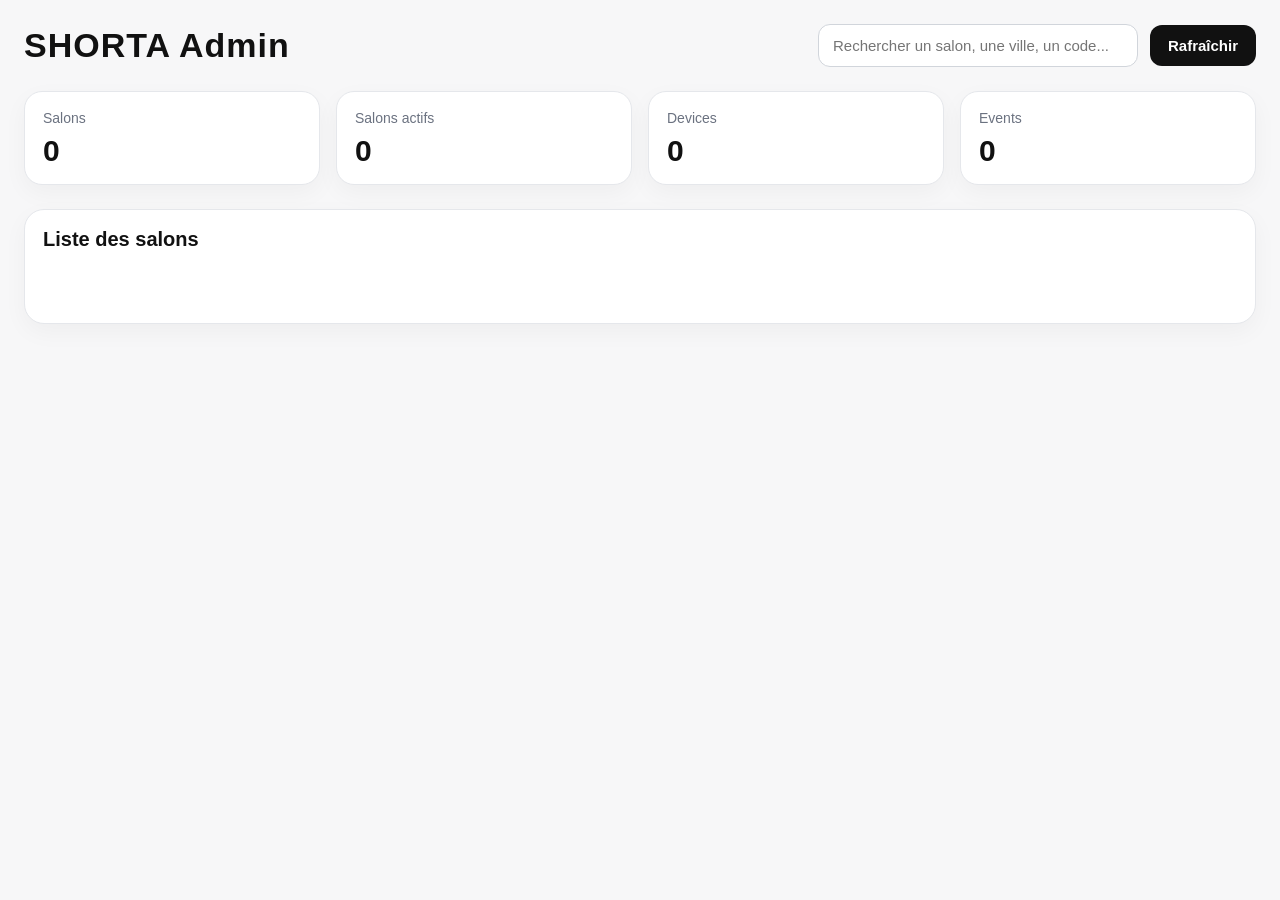
==== admin.html @ 4dc661c6 "Rename admin to admin.html" ====
<!DOCTYPE html>
<html lang="fr">
<head>
  <meta charset="UTF-8" />
  <meta name="viewport" content="width=device-width, initial-scale=1.0" />
  <title>SHORTA Admin</title>

  <style>
    * {
      box-sizing: border-box;
    }

    body {
      margin: 0;
      font-family: Arial, sans-serif;
      background: #f7f7f8;
      color: #111111;
    }

    .page {
      max-width: 1400px;
      margin: 0 auto;
      padding: 24px;
    }

    .topbar {
      display: flex;
      align-items: center;
      justify-content: space-between;
      gap: 16px;
      margin-bottom: 24px;
      flex-wrap: wrap;
    }

    .brand {
      font-size: 34px;
      font-weight: 800;
      letter-spacing: 1px;
    }

    .topbar-right {
      display: flex;
      gap: 12px;
      flex-wrap: wrap;
      align-items: center;
    }

    .refresh-btn {
      border: none;
      background: #111111;
      color: #ffffff;
      border-radius: 12px;
      padding: 12px 18px;
      font-size: 15px;
      font-weight: 700;
      cursor: pointer;
    }

    .search-input {
      width: 320px;
      max-width: 100%;
      border: 1px solid #d1d5db;
      border-radius: 12px;
      padding: 12px 14px;
      font-size: 15px;
      background: #ffffff;
    }

    .kpis {
      display: grid;
      grid-template-columns: repeat(4, minmax(0, 1fr));
      gap: 16px;
      margin-bottom: 24px;
    }

    .kpi-card {
      background: #ffffff;
      border: 1px solid #e5e7eb;
      border-radius: 18px;
      padding: 18px;
      box-shadow: 0 8px 24px rgba(0, 0, 0, 0.04);
    }

    .kpi-label {
      font-size: 14px;
      color: #6b7280;
      margin-bottom: 10px;
    }

    .kpi-value {
      font-size: 30px;
      font-weight: 800;
      line-height: 1;
    }

    .panel {
      background: #ffffff;
      border: 1px solid #e5e7eb;
      border-radius: 20px;
      padding: 18px;
      box-shadow: 0 8px 24px rgba(0, 0, 0, 0.04);
    }

    .panel-title {
      font-size: 20px;
      font-weight: 800;
      margin: 0 0 16px 0;
    }

    .status-bar {
      min-height: 22px;
      font-size: 14px;
      color: #374151;
      margin-bottom: 16px;
    }

    .error-box {
      display: none;
      background: #fff4f4;
      border: 1px solid #f1b5b5;
      color: #8a1f1f;
      border-radius: 14px;
      padding: 14px;
      margin-bottom: 16px;
      white-space: pre-wrap;
      word-break: break-word;
      font-size: 14px;
    }

    .salons-list {
      display: grid;
      gap: 16px;
    }

    .salon-card {
      border: 1px solid #ececec;
      border-radius: 18px;
      padding: 18px;
      background: #ffffff;
    }

    .salon-top {
      display: flex;
      align-items: flex-start;
      justify-content: space-between;
      gap: 18px;
      flex-wrap: wrap;
    }

    .salon-main {
      flex: 1 1 420px;
      min-width: 280px;
    }

    .salon-name {
      font-size: 22px;
      font-weight: 800;
      margin-bottom: 6px;
    }

    .salon-meta {
      font-size: 14px;
      color: #6b7280;
      line-height: 1.6;
    }

    .badges {
      display: flex;
      gap: 10px;
      flex-wrap: wrap;
      margin-top: 10px;
    }

    .badge {
      display: inline-flex;
      align-items: center;
      justify-content: center;
      border-radius: 999px;
      padding: 7px 12px;
      font-size: 13px;
      font-weight: 700;
    }

    .badge-trial {
      background: #fff7ed;
      color: #9a3412;
    }

    .badge-active {
      background: #ecfdf5;
      color: #166534;
    }

    .badge-suspended {
      background: #fef2f2;
      color: #991b1b;
    }

    .badge-default {
      background: #f3f4f6;
      color: #374151;
    }

    .salon-stats {
      display: grid;
      grid-template-columns: repeat(4, minmax(120px, 1fr));
      gap: 12px;
      width: 100%;
      max-width: 520px;
    }

    .mini-stat {
      background: #f9fafb;
      border: 1px solid #eceff3;
      border-radius: 14px;
      padding: 12px;
      text-align: center;
    }

    .mini-stat-label {
      font-size: 12px;
      color: #6b7280;
      margin-bottom: 6px;
    }

    .mini-stat-value {
      font-size: 22px;
      font-weight: 800;
    }

    .salon-actions {
      margin-top: 16px;
      display: flex;
      flex-wrap: wrap;
      gap: 10px;
    }

    .action-btn {
      border: none;
      border-radius: 12px;
      padding: 11px 16px;
      font-size: 14px;
      font-weight: 700;
      cursor: pointer;
    }

    .btn-primary {
      background: #111111;
      color: #ffffff;
    }

    .btn-secondary {
      background: #f3f4f6;
      color: #111111;
    }

    .details {
      display: none;
      margin-top: 18px;
      padding-top: 18px;
      border-top: 1px solid #ececec;
    }

    .details-grid {
      display: grid;
      grid-template-columns: 1.1fr 0.9fr;
      gap: 18px;
    }

    .detail-box {
      background: #fafafa;
      border: 1px solid #ececec;
      border-radius: 16px;
      padding: 16px;
    }

    .detail-title {
      font-size: 16px;
      font-weight: 800;
      margin-bottom: 12px;
    }

    .detail-line {
      font-size: 14px;
      line-height: 1.7;
      color: #222222;
      word-break: break-word;
    }

    .detail-line strong {
      color: #111111;
    }

    .device-item,
    .event-item {
      border-top: 1px solid #ececec;
      padding: 10px 0;
      font-size: 14px;
      line-height: 1.5;
    }

    .device-item:first-child,
    .event-item:first-child {
      border-top: none;
      padding-top: 0;
    }

    .muted {
      color: #6b7280;
    }

    .empty-state {
      text-align: center;
      padding: 36px 12px;
      color: #6b7280;
      font-size: 15px;
    }

    .link-box {
      display: flex;
      gap: 10px;
      flex-wrap: wrap;
      margin-top: 10px;
    }

    .link-input {
      flex: 1 1 420px;
      min-width: 240px;
      border: 1px solid #d1d5db;
      border-radius: 12px;
      padding: 10px 12px;
      font-size: 14px;
      background: #ffffff;
    }

    @media (max-width: 1100px) {
      .kpis {
        grid-template-columns: repeat(2, minmax(0, 1fr));
      }

      .details-grid {
        grid-template-columns: 1fr;
      }
    }

    @media (max-width: 760px) {
      .kpis {
        grid-template-columns: 1fr;
      }

      .salon-stats {
        grid-template-columns: repeat(2, minmax(0, 1fr));
        max-width: none;
      }

      .brand {
        font-size: 28px;
      }
    }
  </style>
</head>
<body>
  <div class="page">
    <div class="topbar">
      <div class="brand">SHORTA Admin</div>

      <div class="topbar-right">
        <input
          id="searchInput"
          class="search-input"
          type="text"
          placeholder="Rechercher un salon, une ville, un code..."
        />
        <button id="refreshBtn" class="refresh-btn">Rafraîchir</button>
      </div>
    </div>

    <div class="kpis">
      <div class="kpi-card">
        <div class="kpi-label">Salons</div>
        <div id="kpiSalons" class="kpi-value">0</div>
      </div>

      <div class="kpi-card">
        <div class="kpi-label">Salons actifs</div>
        <div id="kpiActiveSalons" class="kpi-value">0</div>
      </div>

      <div class="kpi-card">
        <div class="kpi-label">Devices</div>
        <div id="kpiDevices" class="kpi-value">0</div>
      </div>

      <div class="kpi-card">
        <div class="kpi-label">Events</div>
        <div id="kpiEvents" class="kpi-value">0</div>
      </div>
    </div>

    <div class="panel">
      <h1 class="panel-title">Liste des salons</h1>

      <div id="status" class="status-bar"></div>
      <div id="errorBox" class="error-box"></div>

      <div id="salonsList" class="salons-list"></div>
    </div>
  </div>

  <script type="module">
    import { createClient } from 'https://esm.sh/@supabase/supabase-js@2'

    const SUPABASE_URL = 'https://ooqgocqdggxcgnzhxjil.supabase.co'
    const SUPABASE_ANON_KEY = 'sb_publishable_IXKLxFLH3kUhLiabQVsVKg_oXNC4jLu'
    const APP_BASE_URL = 'https://shorta-339p.vercel.app'

    const supabase = createClient(SUPABASE_URL, SUPABASE_ANON_KEY)

    const statusEl = document.getElementById('status')
    const errorBoxEl = document.getElementById('errorBox')
    const salonsListEl = document.getElementById('salonsList')
    const searchInputEl = document.getElementById('searchInput')
    const refreshBtnEl = document.getElementById('refreshBtn')

    const kpiSalonsEl = document.getElementById('kpiSalons')
    const kpiActiveSalonsEl = document.getElementById('kpiActiveSalons')
    const kpiDevicesEl = document.getElementById('kpiDevices')
    const kpiEventsEl = document.getElementById('kpiEvents')

    let allSalons = []

    function setStatus(message) {
      statusEl.textContent = message
    }

    function showError(message) {
      errorBoxEl.style.display = 'block'
      errorBoxEl.textContent = message
      console.error(message)
    }

    function hideError() {
      errorBoxEl.style.display = 'none'
      errorBoxEl.textContent = ''
    }

    function getSubscriptionBadgeClass(value) {
      const normalized = String(value || '').toLowerCase()

      if (normalized === 'trial') return 'badge badge-trial'
      if (normalized === 'active') return 'badge badge-active'
      if (normalized === 'suspended') return 'badge badge-suspended'

      return 'badge badge-default'
    }

    function formatDate(value) {
      if (!value) return '—'
      return new Date(value).toLocaleString('fr-FR')
    }

    function safeText(value) {
      if (value === null || value === undefined || value === '') return '—'
      return String(value)
    }

    function updateKpis(salons) {
      const salonsCount = salons.length
      const activeSalonsCount = salons.filter(s => s.is_active).length
      const devicesCount = salons.reduce((sum, s) => sum + Number(s.devices_count || 0), 0)
      const eventsCount = salons.reduce((sum, s) => sum + Number(s.events_count || 0), 0)

      kpiSalonsEl.textContent = salonsCount
      kpiActiveSalonsEl.textContent = activeSalonsCount
      kpiDevicesEl.textContent = devicesCount
      kpiEventsEl.textContent = eventsCount
    }

    function getFilteredSalons() {
      const q = searchInputEl.value.trim().toLowerCase()

      if (!q) return allSalons

      return allSalons.filter((salon) => {
        const haystack = [
          salon.name,
          salon.city,
          salon.salon_code,
          salon.slug,
          salon.subscription_status,
          salon.google_business_name,
          salon.email,
          salon.phone
        ]
          .filter(Boolean)
          .join(' ')
          .toLowerCase()

        return haystack.includes(q)
      })
    }

    function renderSalons() {
      const salons = getFilteredSalons()
      updateKpis(salons)

      if (!salons.length) {
        salonsListEl.innerHTML = '<div class="empty-state">Aucun salon trouvé.</div>'
        return
      }

      salonsListEl.innerHTML = salons.map((salon) => {
        return `
          <div class="salon-card" id="salon-card-${salon.salon_id}">
            <div class="salon-top">
              <div class="salon-main">
                <div class="salon-name">${safeText(salon.name)}</div>
                <div class="salon-meta">
                  <strong>Code salon :</strong> ${safeText(salon.salon_code)}<br />
                  <strong>Slug :</strong> ${safeText(salon.slug)}<br />
                  <strong>Ville :</strong> ${safeText(salon.city)}<br />
                  <strong>Email :</strong> ${safeText(salon.email)}<br />
                  <strong>Téléphone :</strong> ${safeText(salon.phone)}
                </div>

                <div class="badges">
                  <span class="${getSubscriptionBadgeClass(salon.subscription_status)}">
                    ${safeText(salon.subscription_status)}
                  </span>

                  <span class="badge ${salon.is_active ? 'badge-active' : 'badge-suspended'}">
                    ${salon.is_active ? 'Actif' : 'Inactif'}
                  </span>
                </div>
              </div>

              <div class="salon-stats">
                <div class="mini-stat">
                  <div class="mini-stat-label">Avis Google</div>
                  <div class="mini-stat-value">${safeText(salon.latest_review_count ?? salon.google_review_count ?? 0)}</div>
                </div>

                <div class="mini-stat">
                  <div class="mini-stat-label">Note</div>
                  <div class="mini-stat-value">${safeText(salon.latest_review_rating ?? '—')}</div>
                </div>

                <div class="mini-stat">
                  <div class="mini-stat-label">Devices</div>
                  <div class="mini-stat-value">${safeText(salon.devices_count ?? 0)}</div>
                </div>

                <div class="mini-stat">
                  <div class="mini-stat-label">Events</div>
                  <div class="mini-stat-value">${safeText(salon.events_count ?? 0)}</div>
                </div>
              </div>
            </div>

            <div class="salon-actions">
              <button class="action-btn btn-primary" data-action="toggle-details" data-salon-id="${salon.salon_id}">
                Voir détails
              </button>
            </div>

            <div class="details" id="details-${salon.salon_id}">
              <div class="details-grid">
                <div class="detail-box">
                  <div class="detail-title">Informations salon</div>

                  <div class="detail-line"><strong>Nom :</strong> ${safeText(salon.name)}</div>
                  <div class="detail-line"><strong>Ville :</strong> ${safeText(salon.city)}</div>
                  <div class="detail-line"><strong>Adresse :</strong> ${safeText(salon.address)}</div>
                  <div class="detail-line"><strong>Email :</strong> ${safeText(salon.email)}</div>
                  <div class="detail-line"><strong>Téléphone :</strong> ${safeText(salon.phone)}</div>
                  <div class="detail-line"><strong>Google Business :</strong> ${safeText(salon.google_business_name)}</div>
                  <div class="detail-line"><strong>Lien Google Maps :</strong> ${safeText(salon.google_maps_url)}</div>
                  <div class="detail-line"><strong>Lien Google avis :</strong> ${safeText(salon.google_review_url)}</div>
                  <div class="detail-line"><strong>Dernier snapshot avis :</strong> ${formatDate(salon.latest_review_captured_at)}</div>
                  <div class="detail-line"><strong>Créé le :</strong> ${formatDate(salon.created_at)}</div>
                  <div class="detail-line"><strong>Notes :</strong> ${safeText(salon.notes)}</div>

                  <div class="link-box" id="kiosk-link-box-${salon.salon_id}">
                    <input class="link-input" readonly value="Chargement du lien borne..." />
                  </div>
                </div>

                <div class="detail-box">
                  <div class="detail-title">Devices</div>
                  <div id="devices-${salon.salon_id}" class="muted">Chargement...</div>
                </div>
              </div>

              <div class="detail-box" style="margin-top: 18px;">
                <div class="detail-title">Derniers events</div>
                <div id="events-${salon.salon_id}" class="muted">Chargement...</div>
              </div>
            </div>
          </div>
        `
      }).join('')

      attachCardActions()
    }

    async function loadDashboard() {
      try {
        hideError()
        setStatus('Chargement des salons...')

        const { data, error } = await supabase
          .from('salon_dashboard_summary')
          .select('*')
          .order('created_at', { ascending: false })

        if (error) {
          throw new Error(error.message)
        }

        allSalons = data || []

        renderSalons()
        setStatus(allSalons.length + ' salon(s) chargé(s).')
      } catch (error) {
        setStatus('Erreur')
        showError('Erreur chargement dashboard : ' + error.message)
      }
    }

    async function loadSalonDetails(salonId, salonCode) {
      const devicesContainer = document.getElementById('devices-' + salonId)
      const eventsContainer = document.getElementById('events-' + salonId)
      const kioskLinkBox = document.getElementById('kiosk-link-box-' + salonId)

      devicesContainer.textContent = 'Chargement...'
      eventsContainer.textContent = 'Chargement...'

      try {
        const { data: devices, error: devicesError } = await supabase
          .from('devices')
          .select('id, device_code, label, is_active, created_at')
          .eq('salon_id', salonId)
          .order('created_at', { ascending: false })

        if (devicesError) {
          throw new Error(devicesError.message)
        }

        const { data: events, error: eventsError } = await supabase
          .from('events')
          .select('id, event_type, event_value, payload, created_at, device_id')
          .eq('salon_id', salonId)
          .order('created_at', { ascending: false })
          .limit(20)

        if (eventsError) {
          throw new Error(eventsError.message)
        }

        if (!devices || !devices.length) {
          devicesContainer.innerHTML = '<div class="muted">Aucun device.</div>'
          kioskLinkBox.innerHTML = '<input class="link-input" readonly value="Aucun device configuré" />'
        } else {
          devicesContainer.innerHTML = devices.map((device) => {
            return `
              <div class="device-item">
                <strong>${safeText(device.label)}</strong><br />
                Code : ${safeText(device.device_code)}<br />
                Statut : ${device.is_active ? 'Actif' : 'Inactif'}<br />
                Créé le : ${formatDate(device.created_at)}
              </div>
            `
          }).join('')

          const firstDevice = devices[0]
          const kioskUrl = APP_BASE_URL + '/kiosk/' + encodeURIComponent(salonCode) + '/' + encodeURIComponent(firstDevice.device_code)

          kioskLinkBox.innerHTML = `
            <input class="link-input" readonly value="${kioskUrl}" />
            <button class="action-btn btn-secondary" data-copy="${kioskUrl}">Copier le lien borne</button>
          `
        }

        if (!events || !events.length) {
          eventsContainer.innerHTML = '<div class="muted">Aucun event.</div>'
        } else {
          const deviceMap = {}
          devices.forEach((device) => {
            deviceMap[device.id] = device.device_code
          })

          eventsContainer.innerHTML = events.map((event) => {
            return `
              <div class="event-item">
                <strong>${safeText(event.event_type)}</strong> — ${safeText(event.event_value)}<br />
                Device : ${safeText(deviceMap[event.device_id] || '—')}<br />
                Date : ${formatDate(event.created_at)}
              </div>
            `
          }).join('')
        }

        attachCopyButtons()
      } catch (error) {
        devicesContainer.innerHTML = '<div class="muted">Erreur devices : ' + error.message + '</div>'
        eventsContainer.innerHTML = '<div class="muted">Erreur events : ' + error.message + '</div>'
      }
    }

    function attachCopyButtons() {
      const copyButtons = document.querySelectorAll('[data-copy]')

      copyButtons.forEach((button) => {
        button.addEventListener('click', async () => {
          const text = button.getAttribute('data-copy') || ''

          try {
            await navigator.clipboard.writeText(text)
            button.textContent = 'Lien copié'
            setTimeout(() => {
              button.textContent = 'Copier le lien borne'
            }, 1200)
          } catch (error) {
            alert('Impossible de copier automatiquement. Voici le lien :\n\n' + text)
          }
        })
      })
    }

    function attachCardActions() {
      const toggleButtons = document.querySelectorAll('[data-action="toggle-details"]')

      toggleButtons.forEach((button) => {
        button.addEventListener('click', async () => {
          const salonId = button.getAttribute('data-salon-id')
          const detailsEl = document.getElementById('details-' + salonId)
          const salon = allSalons.find((s) => s.salon_id === salonId)

          if (!detailsEl || !salon) return

          const isOpen = detailsEl.style.display === 'block'

          if (isOpen) {
            detailsEl.style.display = 'none'
            button.textContent = 'Voir détails'
            return
          }

          detailsEl.style.display = 'block'
          button.textContent = 'Masquer détails'

          await loadSalonDetails(salon.salon_id, salon.salon_code)
        })
      })
    }

    searchInputEl.addEventListener('input', renderSalons)
    refreshBtnEl.addEventListener('click', loadDashboard)

    loadDashboard()
  </script>
</body>
</html>
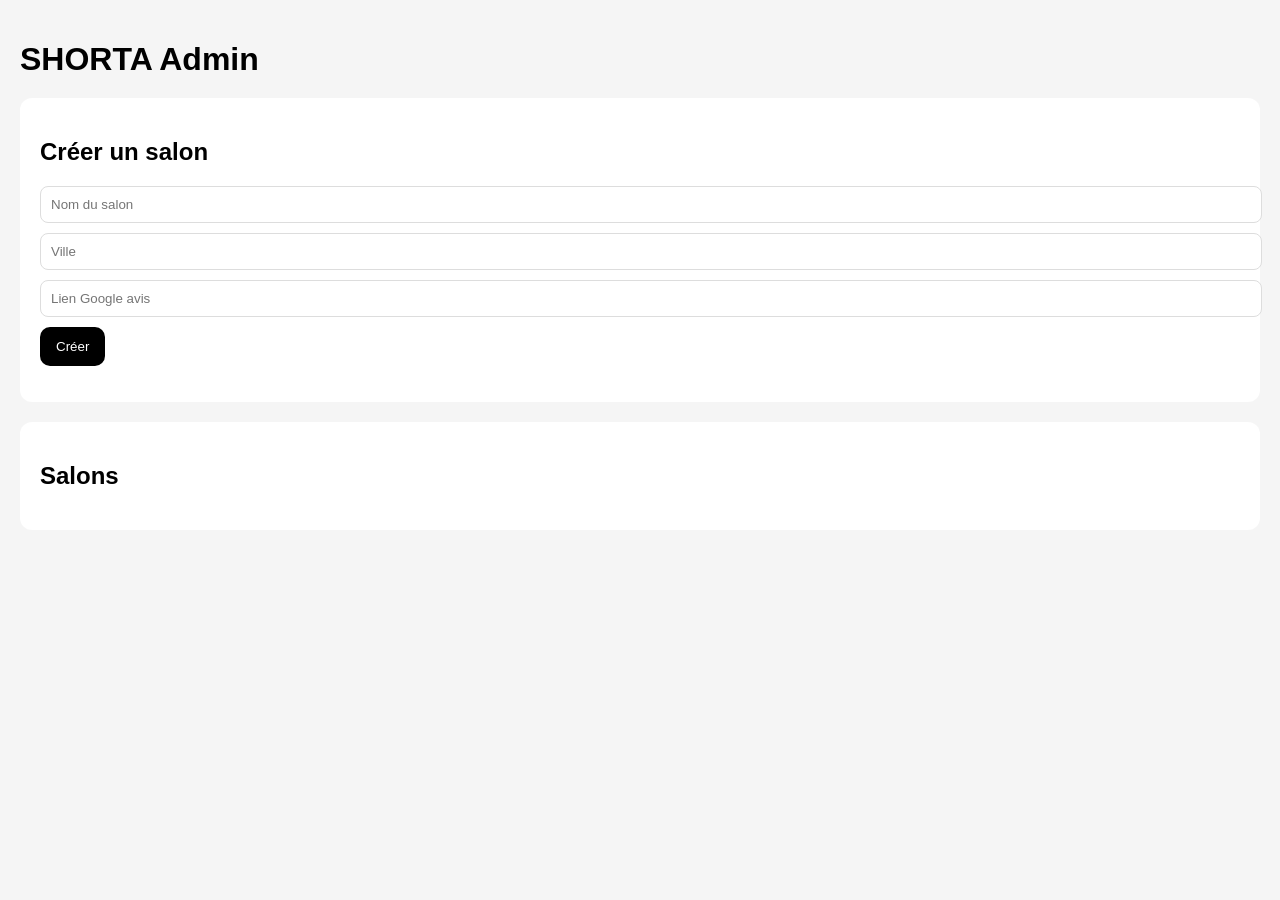
==== commit c94f3f9d: "Update admin.html" ====
--- a/admin.html
+++ b/admin.html
@@ -1,763 +1,117 @@
 <!DOCTYPE html>
 <html lang="fr">
 <head>
-  <meta charset="UTF-8" />
-  <meta name="viewport" content="width=device-width, initial-scale=1.0" />
-  <title>SHORTA Admin</title>
+<meta charset="UTF-8">
+<title>SHORTA Admin</title>
 
-  <style>
-    * {
-      box-sizing: border-box;
-    }
+<style>
+body { font-family: Arial; background:#f5f5f5; margin:0; padding:20px; }
+h1 { margin-bottom:20px; }
+button { cursor:pointer; }
 
-    body {
-      margin: 0;
-      font-family: Arial, sans-serif;
-      background: #f7f7f8;
-      color: #111111;
-    }
+.card { background:white; padding:20px; border-radius:12px; margin-bottom:20px; }
 
-    .page {
-      max-width: 1400px;
-      margin: 0 auto;
-      padding: 24px;
-    }
+input { width:100%; padding:10px; margin-bottom:10px; border-radius:8px; border:1px solid #ddd; }
 
-    .topbar {
-      display: flex;
-      align-items: center;
-      justify-content: space-between;
-      gap: 16px;
-      margin-bottom: 24px;
-      flex-wrap: wrap;
-    }
+.btn { background:black; color:white; padding:12px 16px; border:none; border-radius:10px; }
 
-    .brand {
-      font-size: 34px;
-      font-weight: 800;
-      letter-spacing: 1px;
-    }
+.salon { background:white; padding:15px; border-radius:10px; margin-bottom:10px; }
+</style>
+</head>
 
-    .topbar-right {
-      display: flex;
-      gap: 12px;
-      flex-wrap: wrap;
-      align-items: center;
-    }
+<body>
 
-    .refresh-btn {
-      border: none;
-      background: #111111;
-      color: #ffffff;
-      border-radius: 12px;
-      padding: 12px 18px;
-      font-size: 15px;
-      font-weight: 700;
-      cursor: pointer;
-    }
+<h1>SHORTA Admin</h1>
 
-    .search-input {
-      width: 320px;
-      max-width: 100%;
-      border: 1px solid #d1d5db;
-      border-radius: 12px;
-      padding: 12px 14px;
-      font-size: 15px;
-      background: #ffffff;
-    }
+<div class="card">
+  <h2>Créer un salon</h2>
 
-    .kpis {
-      display: grid;
-      grid-template-columns: repeat(4, minmax(0, 1fr));
-      gap: 16px;
-      margin-bottom: 24px;
-    }
+  <input id="name" placeholder="Nom du salon">
+  <input id="city" placeholder="Ville">
+  <input id="google_url" placeholder="Lien Google avis">
 
-    .kpi-card {
-      background: #ffffff;
-      border: 1px solid #e5e7eb;
-      border-radius: 18px;
-      padding: 18px;
-      box-shadow: 0 8px 24px rgba(0, 0, 0, 0.04);
-    }
+  <button class="btn" onclick="createSalon()">Créer</button>
 
-    .kpi-label {
-      font-size: 14px;
-      color: #6b7280;
-      margin-bottom: 10px;
-    }
+  <p id="result"></p>
+</div>
 
-    .kpi-value {
-      font-size: 30px;
-      font-weight: 800;
-      line-height: 1;
-    }
+<div class="card">
+  <h2>Salons</h2>
+  <div id="list"></div>
+</div>
 
-    .panel {
-      background: #ffffff;
-      border: 1px solid #e5e7eb;
-      border-radius: 20px;
-      padding: 18px;
-      box-shadow: 0 8px 24px rgba(0, 0, 0, 0.04);
-    }
+<script type="module">
+import { createClient } from 'https://esm.sh/@supabase/supabase-js@2'
 
-    .panel-title {
-      font-size: 20px;
-      font-weight: 800;
-      margin: 0 0 16px 0;
-    }
+const supabase = createClient(
+  'https://ooqgocqdggxcgnzhxjil.supabase.co',
+  'sb_publishable_IXKLxFLH3kUhLiabQVsVKg_oXNC4jLu'
+)
 
-    .status-bar {
-      min-height: 22px;
-      font-size: 14px;
-      color: #374151;
-      margin-bottom: 16px;
-    }
+window.createSalon = async () => {
 
-    .error-box {
-      display: none;
-      background: #fff4f4;
-      border: 1px solid #f1b5b5;
-      color: #8a1f1f;
-      border-radius: 14px;
-      padding: 14px;
-      margin-bottom: 16px;
-      white-space: pre-wrap;
-      word-break: break-word;
-      font-size: 14px;
-    }
+  const name = document.getElementById('name').value
+  const city = document.getElementById('city').value
+  const google = document.getElementById('google_url').value
 
-    .salons-list {
-      display: grid;
-      gap: 16px;
-    }
+  if(!name || !city || !google){
+    alert("Remplis tous les champs")
+    return
+  }
 
-    .salon-card {
-      border: 1px solid #ececec;
-      border-radius: 18px;
-      padding: 18px;
-      background: #ffffff;
-    }
+  const salon_code = name.toUpperCase().replace(/ /g,'_') + "_" + Math.floor(Math.random()*1000)
 
-    .salon-top {
-      display: flex;
-      align-items: flex-start;
-      justify-content: space-between;
-      gap: 18px;
-      flex-wrap: wrap;
-    }
+  // CREATE SALON
+  const { data: salon, error } = await supabase
+    .from('salons')
+    .insert([{
+      name,
+      city,
+      salon_code,
+      google_review_url: google,
+      is_active: true
+    }])
+    .select()
+    .single()
 
-    .salon-main {
-      flex: 1 1 420px;
-      min-width: 280px;
-    }
+  if(error){
+    alert(error.message)
+    return
+  }
 
-    .salon-name {
-      font-size: 22px;
-      font-weight: 800;
-      margin-bottom: 6px;
-    }
+  // CREATE DEVICE
+  await supabase.from('devices').insert([{
+    salon_id: salon.id,
+    device_code: 'TAB01',
+    label: 'Tablette 1',
+    is_active: true
+  }])
 
-    .salon-meta {
-      font-size: 14px;
-      color: #6b7280;
-      line-height: 1.6;
-    }
+  const link = `https://shorta-339p.vercel.app/kiosk/${salon_code}/TAB01`
 
-    .badges {
-      display: flex;
-      gap: 10px;
-      flex-wrap: wrap;
-      margin-top: 10px;
-    }
+  document.getElementById('result').innerHTML = `
+    ✅ Salon créé<br><br>
+    👉 Lien borne :<br>
+    <b>${link}</b>
+  `
 
-    .badge {
-      display: inline-flex;
-      align-items: center;
-      justify-content: center;
-      border-radius: 999px;
-      padding: 7px 12px;
-      font-size: 13px;
-      font-weight: 700;
-    }
+  loadSalons()
+}
 
-    .badge-trial {
-      background: #fff7ed;
-      color: #9a3412;
-    }
+async function loadSalons(){
+  const { data } = await supabase.from('salons').select('*').order('created_at',{ascending:false})
 
-    .badge-active {
-      background: #ecfdf5;
-      color: #166534;
-    }
+  document.getElementById('list').innerHTML = data.map(s => `
+    <div class="salon">
+      <b>${s.name}</b><br>
+      ${s.city}<br>
+      ${s.salon_code}
+    </div>
+  `).join('')
+}
 
-    .badge-suspended {
-      background: #fef2f2;
-      color: #991b1b;
-    }
+loadSalons()
+</script>
 
-    .badge-default {
-      background: #f3f4f6;
-      color: #374151;
-    }
-
-    .salon-stats {
-      display: grid;
-      grid-template-columns: repeat(4, minmax(120px, 1fr));
-      gap: 12px;
-      width: 100%;
-      max-width: 520px;
-    }
-
-    .mini-stat {
-      background: #f9fafb;
-      border: 1px solid #eceff3;
-      border-radius: 14px;
-      padding: 12px;
-      text-align: center;
-    }
-
-    .mini-stat-label {
-      font-size: 12px;
-      color: #6b7280;
-      margin-bottom: 6px;
-    }
-
-    .mini-stat-value {
-      font-size: 22px;
-      font-weight: 800;
-    }
-
-    .salon-actions {
-      margin-top: 16px;
-      display: flex;
-      flex-wrap: wrap;
-      gap: 10px;
-    }
-
-    .action-btn {
-      border: none;
-      border-radius: 12px;
-      padding: 11px 16px;
-      font-size: 14px;
-      font-weight: 700;
-      cursor: pointer;
-    }
-
-    .btn-primary {
-      background: #111111;
-      color: #ffffff;
-    }
-
-    .btn-secondary {
-      background: #f3f4f6;
-      color: #111111;
-    }
-
-    .details {
-      display: none;
-      margin-top: 18px;
-      padding-top: 18px;
-      border-top: 1px solid #ececec;
-    }
-
-    .details-grid {
-      display: grid;
-      grid-template-columns: 1.1fr 0.9fr;
-      gap: 18px;
-    }
-
-    .detail-box {
-      background: #fafafa;
-      border: 1px solid #ececec;
-      border-radius: 16px;
-      padding: 16px;
-    }
-
-    .detail-title {
-      font-size: 16px;
-      font-weight: 800;
-      margin-bottom: 12px;
-    }
-
-    .detail-line {
-      font-size: 14px;
-      line-height: 1.7;
-      color: #222222;
-      word-break: break-word;
-    }
-
-    .detail-line strong {
-      color: #111111;
-    }
-
-    .device-item,
-    .event-item {
-      border-top: 1px solid #ececec;
-      padding: 10px 0;
-      font-size: 14px;
-      line-height: 1.5;
-    }
-
-    .device-item:first-child,
-    .event-item:first-child {
-      border-top: none;
-      padding-top: 0;
-    }
-
-    .muted {
-      color: #6b7280;
-    }
-
-    .empty-state {
-      text-align: center;
-      padding: 36px 12px;
-      color: #6b7280;
-      font-size: 15px;
-    }
-
-    .link-box {
-      display: flex;
-      gap: 10px;
-      flex-wrap: wrap;
-      margin-top: 10px;
-    }
-
-    .link-input {
-      flex: 1 1 420px;
-      min-width: 240px;
-      border: 1px solid #d1d5db;
-      border-radius: 12px;
-      padding: 10px 12px;
-      font-size: 14px;
-      background: #ffffff;
-    }
-
-    @media (max-width: 1100px) {
-      .kpis {
-        grid-template-columns: repeat(2, minmax(0, 1fr));
-      }
-
-      .details-grid {
-        grid-template-columns: 1fr;
-      }
-    }
-
-    @media (max-width: 760px) {
-      .kpis {
-        grid-template-columns: 1fr;
-      }
-
-      .salon-stats {
-        grid-template-columns: repeat(2, minmax(0, 1fr));
-        max-width: none;
-      }
-
-      .brand {
-        font-size: 28px;
-      }
-    }
-  </style>
-</head>
-<body>
-  <div class="page">
-    <div class="topbar">
-      <div class="brand">SHORTA Admin</div>
-
-      <div class="topbar-right">
-        <input
-          id="searchInput"
-          class="search-input"
-          type="text"
-          placeholder="Rechercher un salon, une ville, un code..."
-        />
-        <button id="refreshBtn" class="refresh-btn">Rafraîchir</button>
-      </div>
-    </div>
-
-    <div class="kpis">
-      <div class="kpi-card">
-        <div class="kpi-label">Salons</div>
-        <div id="kpiSalons" class="kpi-value">0</div>
-      </div>
-
-      <div class="kpi-card">
-        <div class="kpi-label">Salons actifs</div>
-        <div id="kpiActiveSalons" class="kpi-value">0</div>
-      </div>
-
-      <div class="kpi-card">
-        <div class="kpi-label">Devices</div>
-        <div id="kpiDevices" class="kpi-value">0</div>
-      </div>
-
-      <div class="kpi-card">
-        <div class="kpi-label">Events</div>
-        <div id="kpiEvents" class="kpi-value">0</div>
-      </div>
-    </div>
-
-    <div class="panel">
-      <h1 class="panel-title">Liste des salons</h1>
-
-      <div id="status" class="status-bar"></div>
-      <div id="errorBox" class="error-box"></div>
-
-      <div id="salonsList" class="salons-list"></div>
-    </div>
-  </div>
-
-  <script type="module">
-    import { createClient } from 'https://esm.sh/@supabase/supabase-js@2'
-
-    const SUPABASE_URL = 'https://ooqgocqdggxcgnzhxjil.supabase.co'
-    const SUPABASE_ANON_KEY = 'sb_publishable_IXKLxFLH3kUhLiabQVsVKg_oXNC4jLu'
-    const APP_BASE_URL = 'https://shorta-339p.vercel.app'
-
-    const supabase = createClient(SUPABASE_URL, SUPABASE_ANON_KEY)
-
-    const statusEl = document.getElementById('status')
-    const errorBoxEl = document.getElementById('errorBox')
-    const salonsListEl = document.getElementById('salonsList')
-    const searchInputEl = document.getElementById('searchInput')
-    const refreshBtnEl = document.getElementById('refreshBtn')
-
-    const kpiSalonsEl = document.getElementById('kpiSalons')
-    const kpiActiveSalonsEl = document.getElementById('kpiActiveSalons')
-    const kpiDevicesEl = document.getElementById('kpiDevices')
-    const kpiEventsEl = document.getElementById('kpiEvents')
-
-    let allSalons = []
-
-    function setStatus(message) {
-      statusEl.textContent = message
-    }
-
-    function showError(message) {
-      errorBoxEl.style.display = 'block'
-      errorBoxEl.textContent = message
-      console.error(message)
-    }
-
-    function hideError() {
-      errorBoxEl.style.display = 'none'
-      errorBoxEl.textContent = ''
-    }
-
-    function getSubscriptionBadgeClass(value) {
-      const normalized = String(value || '').toLowerCase()
-
-      if (normalized === 'trial') return 'badge badge-trial'
-      if (normalized === 'active') return 'badge badge-active'
-      if (normalized === 'suspended') return 'badge badge-suspended'
-
-      return 'badge badge-default'
-    }
-
-    function formatDate(value) {
-      if (!value) return '—'
-      return new Date(value).toLocaleString('fr-FR')
-    }
-
-    function safeText(value) {
-      if (value === null || value === undefined || value === '') return '—'
-      return String(value)
-    }
-
-    function updateKpis(salons) {
-      const salonsCount = salons.length
-      const activeSalonsCount = salons.filter(s => s.is_active).length
-      const devicesCount = salons.reduce((sum, s) => sum + Number(s.devices_count || 0), 0)
-      const eventsCount = salons.reduce((sum, s) => sum + Number(s.events_count || 0), 0)
-
-      kpiSalonsEl.textContent = salonsCount
-      kpiActiveSalonsEl.textContent = activeSalonsCount
-      kpiDevicesEl.textContent = devicesCount
-      kpiEventsEl.textContent = eventsCount
-    }
-
-    function getFilteredSalons() {
-      const q = searchInputEl.value.trim().toLowerCase()
-
-      if (!q) return allSalons
-
-      return allSalons.filter((salon) => {
-        const haystack = [
-          salon.name,
-          salon.city,
-          salon.salon_code,
-          salon.slug,
-          salon.subscription_status,
-          salon.google_business_name,
-          salon.email,
-          salon.phone
-        ]
-          .filter(Boolean)
-          .join(' ')
-          .toLowerCase()
-
-        return haystack.includes(q)
-      })
-    }
-
-    function renderSalons() {
-      const salons = getFilteredSalons()
-      updateKpis(salons)
-
-      if (!salons.length) {
-        salonsListEl.innerHTML = '<div class="empty-state">Aucun salon trouvé.</div>'
-        return
-      }
-
-      salonsListEl.innerHTML = salons.map((salon) => {
-        return `
-          <div class="salon-card" id="salon-card-${salon.salon_id}">
-            <div class="salon-top">
-              <div class="salon-main">
-                <div class="salon-name">${safeText(salon.name)}</div>
-                <div class="salon-meta">
-                  <strong>Code salon :</strong> ${safeText(salon.salon_code)}<br />
-                  <strong>Slug :</strong> ${safeText(salon.slug)}<br />
-                  <strong>Ville :</strong> ${safeText(salon.city)}<br />
-                  <strong>Email :</strong> ${safeText(salon.email)}<br />
-                  <strong>Téléphone :</strong> ${safeText(salon.phone)}
-                </div>
-
-                <div class="badges">
-                  <span class="${getSubscriptionBadgeClass(salon.subscription_status)}">
-                    ${safeText(salon.subscription_status)}
-                  </span>
-
-                  <span class="badge ${salon.is_active ? 'badge-active' : 'badge-suspended'}">
-                    ${salon.is_active ? 'Actif' : 'Inactif'}
-                  </span>
-                </div>
-              </div>
-
-              <div class="salon-stats">
-                <div class="mini-stat">
-                  <div class="mini-stat-label">Avis Google</div>
-                  <div class="mini-stat-value">${safeText(salon.latest_review_count ?? salon.google_review_count ?? 0)}</div>
-                </div>
-
-                <div class="mini-stat">
-                  <div class="mini-stat-label">Note</div>
-                  <div class="mini-stat-value">${safeText(salon.latest_review_rating ?? '—')}</div>
-                </div>
-
-                <div class="mini-stat">
-                  <div class="mini-stat-label">Devices</div>
-                  <div class="mini-stat-value">${safeText(salon.devices_count ?? 0)}</div>
-                </div>
-
-                <div class="mini-stat">
-                  <div class="mini-stat-label">Events</div>
-                  <div class="mini-stat-value">${safeText(salon.events_count ?? 0)}</div>
-                </div>
-              </div>
-            </div>
-
-            <div class="salon-actions">
-              <button class="action-btn btn-primary" data-action="toggle-details" data-salon-id="${salon.salon_id}">
-                Voir détails
-              </button>
-            </div>
-
-            <div class="details" id="details-${salon.salon_id}">
-              <div class="details-grid">
-                <div class="detail-box">
-                  <div class="detail-title">Informations salon</div>
-
-                  <div class="detail-line"><strong>Nom :</strong> ${safeText(salon.name)}</div>
-                  <div class="detail-line"><strong>Ville :</strong> ${safeText(salon.city)}</div>
-                  <div class="detail-line"><strong>Adresse :</strong> ${safeText(salon.address)}</div>
-                  <div class="detail-line"><strong>Email :</strong> ${safeText(salon.email)}</div>
-                  <div class="detail-line"><strong>Téléphone :</strong> ${safeText(salon.phone)}</div>
-                  <div class="detail-line"><strong>Google Business :</strong> ${safeText(salon.google_business_name)}</div>
-                  <div class="detail-line"><strong>Lien Google Maps :</strong> ${safeText(salon.google_maps_url)}</div>
-                  <div class="detail-line"><strong>Lien Google avis :</strong> ${safeText(salon.google_review_url)}</div>
-                  <div class="detail-line"><strong>Dernier snapshot avis :</strong> ${formatDate(salon.latest_review_captured_at)}</div>
-                  <div class="detail-line"><strong>Créé le :</strong> ${formatDate(salon.created_at)}</div>
-                  <div class="detail-line"><strong>Notes :</strong> ${safeText(salon.notes)}</div>
-
-                  <div class="link-box" id="kiosk-link-box-${salon.salon_id}">
-                    <input class="link-input" readonly value="Chargement du lien borne..." />
-                  </div>
-                </div>
-
-                <div class="detail-box">
-                  <div class="detail-title">Devices</div>
-                  <div id="devices-${salon.salon_id}" class="muted">Chargement...</div>
-                </div>
-              </div>
-
-              <div class="detail-box" style="margin-top: 18px;">
-                <div class="detail-title">Derniers events</div>
-                <div id="events-${salon.salon_id}" class="muted">Chargement...</div>
-              </div>
-            </div>
-          </div>
-        `
-      }).join('')
-
-      attachCardActions()
-    }
-
-    async function loadDashboard() {
-      try {
-        hideError()
-        setStatus('Chargement des salons...')
-
-        const { data, error } = await supabase
-          .from('salon_dashboard_summary')
-          .select('*')
-          .order('created_at', { ascending: false })
-
-        if (error) {
-          throw new Error(error.message)
-        }
-
-        allSalons = data || []
-
-        renderSalons()
-        setStatus(allSalons.length + ' salon(s) chargé(s).')
-      } catch (error) {
-        setStatus('Erreur')
-        showError('Erreur chargement dashboard : ' + error.message)
-      }
-    }
-
-    async function loadSalonDetails(salonId, salonCode) {
-      const devicesContainer = document.getElementById('devices-' + salonId)
-      const eventsContainer = document.getElementById('events-' + salonId)
-      const kioskLinkBox = document.getElementById('kiosk-link-box-' + salonId)
-
-      devicesContainer.textContent = 'Chargement...'
-      eventsContainer.textContent = 'Chargement...'
-
-      try {
-        const { data: devices, error: devicesError } = await supabase
-          .from('devices')
-          .select('id, device_code, label, is_active, created_at')
-          .eq('salon_id', salonId)
-          .order('created_at', { ascending: false })
-
-        if (devicesError) {
-          throw new Error(devicesError.message)
-        }
-
-        const { data: events, error: eventsError } = await supabase
-          .from('events')
-          .select('id, event_type, event_value, payload, created_at, device_id')
-          .eq('salon_id', salonId)
-          .order('created_at', { ascending: false })
-          .limit(20)
-
-        if (eventsError) {
-          throw new Error(eventsError.message)
-        }
-
-        if (!devices || !devices.length) {
-          devicesContainer.innerHTML = '<div class="muted">Aucun device.</div>'
-          kioskLinkBox.innerHTML = '<input class="link-input" readonly value="Aucun device configuré" />'
-        } else {
-          devicesContainer.innerHTML = devices.map((device) => {
-            return `
-              <div class="device-item">
-                <strong>${safeText(device.label)}</strong><br />
-                Code : ${safeText(device.device_code)}<br />
-                Statut : ${device.is_active ? 'Actif' : 'Inactif'}<br />
-                Créé le : ${formatDate(device.created_at)}
-              </div>
-            `
-          }).join('')
-
-          const firstDevice = devices[0]
-          const kioskUrl = APP_BASE_URL + '/kiosk/' + encodeURIComponent(salonCode) + '/' + encodeURIComponent(firstDevice.device_code)
-
-          kioskLinkBox.innerHTML = `
-            <input class="link-input" readonly value="${kioskUrl}" />
-            <button class="action-btn btn-secondary" data-copy="${kioskUrl}">Copier le lien borne</button>
-          `
-        }
-
-        if (!events || !events.length) {
-          eventsContainer.innerHTML = '<div class="muted">Aucun event.</div>'
-        } else {
-          const deviceMap = {}
-          devices.forEach((device) => {
-            deviceMap[device.id] = device.device_code
-          })
-
-          eventsContainer.innerHTML = events.map((event) => {
-            return `
-              <div class="event-item">
-                <strong>${safeText(event.event_type)}</strong> — ${safeText(event.event_value)}<br />
-                Device : ${safeText(deviceMap[event.device_id] || '—')}<br />
-                Date : ${formatDate(event.created_at)}
-              </div>
-            `
-          }).join('')
-        }
-
-        attachCopyButtons()
-      } catch (error) {
-        devicesContainer.innerHTML = '<div class="muted">Erreur devices : ' + error.message + '</div>'
-        eventsContainer.innerHTML = '<div class="muted">Erreur events : ' + error.message + '</div>'
-      }
-    }
-
-    function attachCopyButtons() {
-      const copyButtons = document.querySelectorAll('[data-copy]')
-
-      copyButtons.forEach((button) => {
-        button.addEventListener('click', async () => {
-          const text = button.getAttribute('data-copy') || ''
-
-          try {
-            await navigator.clipboard.writeText(text)
-            button.textContent = 'Lien copié'
-            setTimeout(() => {
-              button.textContent = 'Copier le lien borne'
-            }, 1200)
-          } catch (error) {
-            alert('Impossible de copier automatiquement. Voici le lien :\n\n' + text)
-          }
-        })
-      })
-    }
-
-    function attachCardActions() {
-      const toggleButtons = document.querySelectorAll('[data-action="toggle-details"]')
-
-      toggleButtons.forEach((button) => {
-        button.addEventListener('click', async () => {
-          const salonId = button.getAttribute('data-salon-id')
-          const detailsEl = document.getElementById('details-' + salonId)
-          const salon = allSalons.find((s) => s.salon_id === salonId)
-
-          if (!detailsEl || !salon) return
-
-          const isOpen = detailsEl.style.display === 'block'
-
-          if (isOpen) {
-            detailsEl.style.display = 'none'
-            button.textContent = 'Voir détails'
-            return
-          }
-
-          detailsEl.style.display = 'block'
-          button.textContent = 'Masquer détails'
-
-          await loadSalonDetails(salon.salon_id, salon.salon_code)
-        })
-      })
-    }
-
-    searchInputEl.addEventListener('input', renderSalons)
-    refreshBtnEl.addEventListener('click', loadDashboard)
-
-    loadDashboard()
-  </script>
 </body>
 </html>
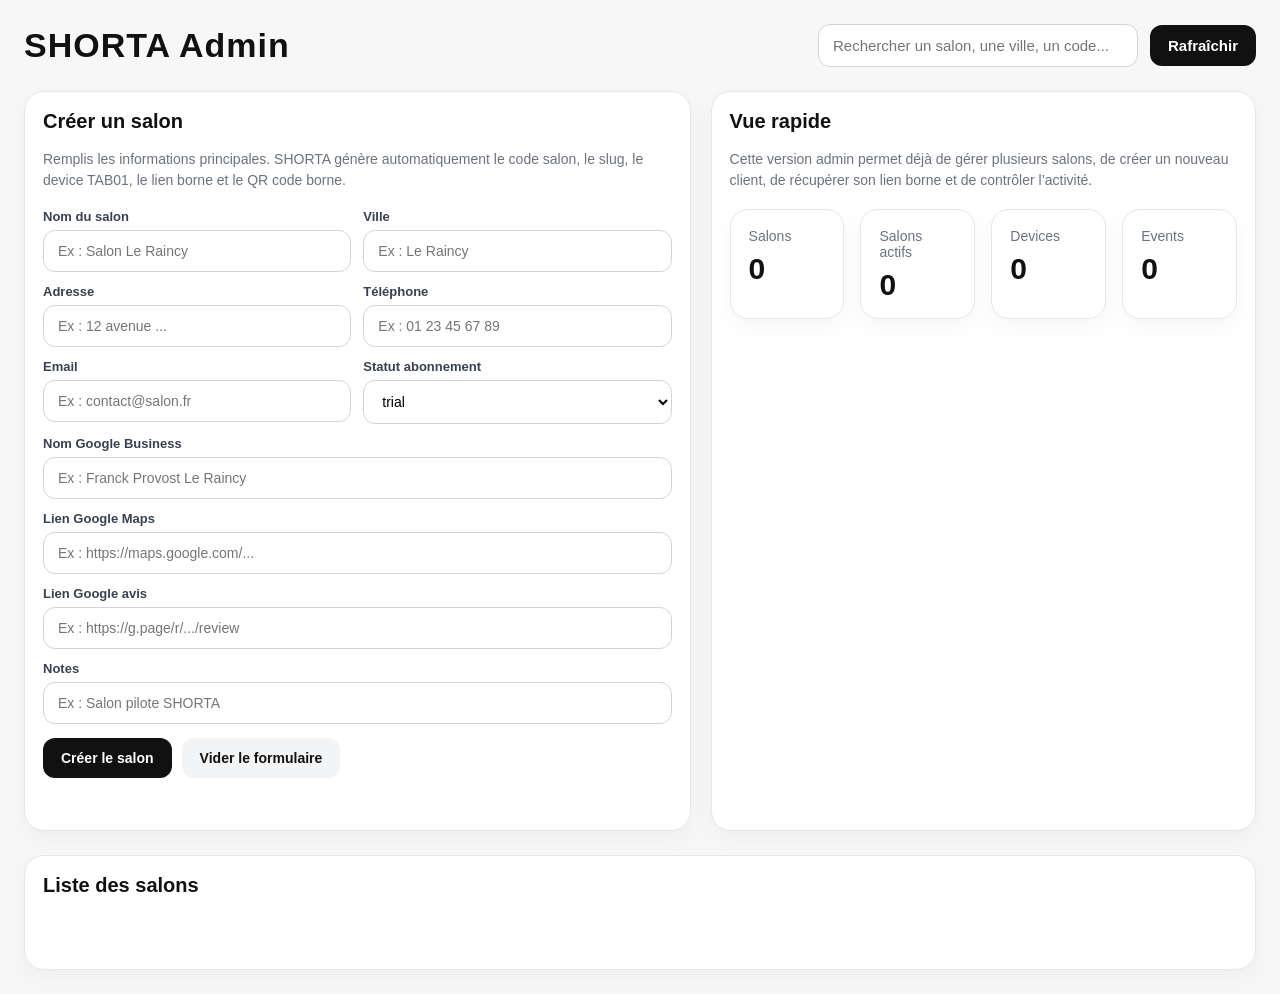
==== commit 0bccd4b1: "Update admin.html" ====
--- a/admin.html
+++ b/admin.html
@@ -1,117 +1,1212 @@
 <!DOCTYPE html>
 <html lang="fr">
 <head>
-<meta charset="UTF-8">
-<title>SHORTA Admin</title>
-
-<style>
-body { font-family: Arial; background:#f5f5f5; margin:0; padding:20px; }
-h1 { margin-bottom:20px; }
-button { cursor:pointer; }
-
-.card { background:white; padding:20px; border-radius:12px; margin-bottom:20px; }
-
-input { width:100%; padding:10px; margin-bottom:10px; border-radius:8px; border:1px solid #ddd; }
-
-.btn { background:black; color:white; padding:12px 16px; border:none; border-radius:10px; }
-
-.salon { background:white; padding:15px; border-radius:10px; margin-bottom:10px; }
-</style>
+  <meta charset="UTF-8" />
+  <meta name="viewport" content="width=device-width, initial-scale=1.0" />
+  <title>SHORTA Admin</title>
+
+  <style>
+    * {
+      box-sizing: border-box;
+    }
+
+    body {
+      margin: 0;
+      font-family: Arial, sans-serif;
+      background: #f7f7f8;
+      color: #111111;
+    }
+
+    .page {
+      max-width: 1450px;
+      margin: 0 auto;
+      padding: 24px;
+    }
+
+    .topbar {
+      display: flex;
+      align-items: center;
+      justify-content: space-between;
+      gap: 16px;
+      margin-bottom: 24px;
+      flex-wrap: wrap;
+    }
+
+    .brand {
+      font-size: 34px;
+      font-weight: 800;
+      letter-spacing: 1px;
+    }
+
+    .topbar-right {
+      display: flex;
+      gap: 12px;
+      flex-wrap: wrap;
+      align-items: center;
+    }
+
+    .refresh-btn {
+      border: none;
+      background: #111111;
+      color: #ffffff;
+      border-radius: 12px;
+      padding: 12px 18px;
+      font-size: 15px;
+      font-weight: 700;
+      cursor: pointer;
+    }
+
+    .search-input {
+      width: 320px;
+      max-width: 100%;
+      border: 1px solid #d1d5db;
+      border-radius: 12px;
+      padding: 12px 14px;
+      font-size: 15px;
+      background: #ffffff;
+    }
+
+    .grid-top {
+      display: grid;
+      grid-template-columns: 1.1fr 0.9fr;
+      gap: 20px;
+      margin-bottom: 24px;
+    }
+
+    .panel {
+      background: #ffffff;
+      border: 1px solid #e5e7eb;
+      border-radius: 20px;
+      padding: 18px;
+      box-shadow: 0 8px 24px rgba(0, 0, 0, 0.04);
+    }
+
+    .panel-title {
+      font-size: 20px;
+      font-weight: 800;
+      margin: 0 0 16px 0;
+    }
+
+    .panel-subtitle {
+      font-size: 14px;
+      color: #6b7280;
+      margin: 0 0 18px 0;
+      line-height: 1.5;
+    }
+
+    .form-grid {
+      display: grid;
+      grid-template-columns: repeat(2, minmax(0, 1fr));
+      gap: 12px;
+    }
+
+    .field-full {
+      grid-column: 1 / -1;
+    }
+
+    .field-label {
+      display: block;
+      font-size: 13px;
+      font-weight: 700;
+      margin-bottom: 6px;
+      color: #374151;
+    }
+
+    .text-input,
+    .select-input {
+      width: 100%;
+      border: 1px solid #d1d5db;
+      border-radius: 12px;
+      padding: 12px 14px;
+      font-size: 14px;
+      background: #ffffff;
+    }
+
+    .form-actions {
+      margin-top: 14px;
+      display: flex;
+      gap: 10px;
+      flex-wrap: wrap;
+    }
+
+    .btn {
+      border: none;
+      border-radius: 12px;
+      padding: 12px 18px;
+      font-size: 14px;
+      font-weight: 700;
+      cursor: pointer;
+    }
+
+    .btn-primary {
+      background: #111111;
+      color: #ffffff;
+    }
+
+    .btn-secondary {
+      background: #f3f4f6;
+      color: #111111;
+    }
+
+    .create-status {
+      min-height: 22px;
+      font-size: 14px;
+      margin-top: 12px;
+      color: #374151;
+    }
+
+    .create-result {
+      display: none;
+      margin-top: 14px;
+      border: 1px solid #d9eadf;
+      background: #f3fcf6;
+      border-radius: 16px;
+      padding: 16px;
+    }
+
+    .result-title {
+      font-size: 16px;
+      font-weight: 800;
+      margin-bottom: 10px;
+      color: #166534;
+    }
+
+    .result-line {
+      font-size: 14px;
+      line-height: 1.6;
+      word-break: break-word;
+    }
+
+    .result-link-row {
+      display: flex;
+      gap: 10px;
+      flex-wrap: wrap;
+      margin-top: 12px;
+    }
+
+    .result-link-input {
+      flex: 1 1 360px;
+      min-width: 220px;
+      border: 1px solid #d1d5db;
+      border-radius: 12px;
+      padding: 10px 12px;
+      font-size: 14px;
+      background: #ffffff;
+    }
+
+    .result-qr-wrap {
+      margin-top: 14px;
+      display: flex;
+      justify-content: flex-start;
+    }
+
+    .result-qr-box {
+      border: 1px solid #d1d5db;
+      border-radius: 16px;
+      padding: 10px;
+      background: #ffffff;
+    }
+
+    .result-qr-box img {
+      width: 170px;
+      height: 170px;
+      display: block;
+    }
+
+    .kpis {
+      display: grid;
+      grid-template-columns: repeat(4, minmax(0, 1fr));
+      gap: 16px;
+      margin-bottom: 24px;
+    }
+
+    .kpi-card {
+      background: #ffffff;
+      border: 1px solid #e5e7eb;
+      border-radius: 18px;
+      padding: 18px;
+      box-shadow: 0 8px 24px rgba(0, 0, 0, 0.04);
+    }
+
+    .kpi-label {
+      font-size: 14px;
+      color: #6b7280;
+      margin-bottom: 10px;
+    }
+
+    .kpi-value {
+      font-size: 30px;
+      font-weight: 800;
+      line-height: 1;
+    }
+
+    .status-bar {
+      min-height: 22px;
+      font-size: 14px;
+      color: #374151;
+      margin-bottom: 16px;
+    }
+
+    .error-box {
+      display: none;
+      background: #fff4f4;
+      border: 1px solid #f1b5b5;
+      color: #8a1f1f;
+      border-radius: 14px;
+      padding: 14px;
+      margin-bottom: 16px;
+      white-space: pre-wrap;
+      word-break: break-word;
+      font-size: 14px;
+    }
+
+    .salons-list {
+      display: grid;
+      gap: 16px;
+    }
+
+    .salon-card {
+      border: 1px solid #ececec;
+      border-radius: 18px;
+      padding: 18px;
+      background: #ffffff;
+    }
+
+    .salon-top {
+      display: flex;
+      align-items: flex-start;
+      justify-content: space-between;
+      gap: 18px;
+      flex-wrap: wrap;
+    }
+
+    .salon-main {
+      flex: 1 1 420px;
+      min-width: 280px;
+    }
+
+    .salon-name {
+      font-size: 22px;
+      font-weight: 800;
+      margin-bottom: 6px;
+    }
+
+    .salon-meta {
+      font-size: 14px;
+      color: #6b7280;
+      line-height: 1.6;
+    }
+
+    .badges {
+      display: flex;
+      gap: 10px;
+      flex-wrap: wrap;
+      margin-top: 10px;
+    }
+
+    .badge {
+      display: inline-flex;
+      align-items: center;
+      justify-content: center;
+      border-radius: 999px;
+      padding: 7px 12px;
+      font-size: 13px;
+      font-weight: 700;
+    }
+
+    .badge-trial {
+      background: #fff7ed;
+      color: #9a3412;
+    }
+
+    .badge-active {
+      background: #ecfdf5;
+      color: #166534;
+    }
+
+    .badge-suspended {
+      background: #fef2f2;
+      color: #991b1b;
+    }
+
+    .badge-default {
+      background: #f3f4f6;
+      color: #374151;
+    }
+
+    .salon-stats {
+      display: grid;
+      grid-template-columns: repeat(4, minmax(120px, 1fr));
+      gap: 12px;
+      width: 100%;
+      max-width: 520px;
+    }
+
+    .mini-stat {
+      background: #f9fafb;
+      border: 1px solid #eceff3;
+      border-radius: 14px;
+      padding: 12px;
+      text-align: center;
+    }
+
+    .mini-stat-label {
+      font-size: 12px;
+      color: #6b7280;
+      margin-bottom: 6px;
+    }
+
+    .mini-stat-value {
+      font-size: 22px;
+      font-weight: 800;
+    }
+
+    .salon-actions {
+      margin-top: 16px;
+      display: flex;
+      flex-wrap: wrap;
+      gap: 10px;
+    }
+
+    .action-btn {
+      border: none;
+      border-radius: 12px;
+      padding: 11px 16px;
+      font-size: 14px;
+      font-weight: 700;
+      cursor: pointer;
+    }
+
+    .details {
+      display: none;
+      margin-top: 18px;
+      padding-top: 18px;
+      border-top: 1px solid #ececec;
+    }
+
+    .details-grid {
+      display: grid;
+      grid-template-columns: 1.1fr 0.9fr;
+      gap: 18px;
+    }
+
+    .detail-box {
+      background: #fafafa;
+      border: 1px solid #ececec;
+      border-radius: 16px;
+      padding: 16px;
+    }
+
+    .detail-title {
+      font-size: 16px;
+      font-weight: 800;
+      margin-bottom: 12px;
+    }
+
+    .detail-line {
+      font-size: 14px;
+      line-height: 1.7;
+      color: #222222;
+      word-break: break-word;
+    }
+
+    .device-item,
+    .event-item {
+      border-top: 1px solid #ececec;
+      padding: 10px 0;
+      font-size: 14px;
+      line-height: 1.5;
+    }
+
+    .device-item:first-child,
+    .event-item:first-child {
+      border-top: none;
+      padding-top: 0;
+    }
+
+    .muted {
+      color: #6b7280;
+    }
+
+    .empty-state {
+      text-align: center;
+      padding: 36px 12px;
+      color: #6b7280;
+      font-size: 15px;
+    }
+
+    .link-box {
+      display: flex;
+      gap: 10px;
+      flex-wrap: wrap;
+      margin-top: 10px;
+    }
+
+    .link-input {
+      flex: 1 1 420px;
+      min-width: 240px;
+      border: 1px solid #d1d5db;
+      border-radius: 12px;
+      padding: 10px 12px;
+      font-size: 14px;
+      background: #ffffff;
+    }
+
+    .mini-qr {
+      margin-top: 12px;
+      display: inline-block;
+      border: 1px solid #d1d5db;
+      border-radius: 12px;
+      padding: 8px;
+      background: #ffffff;
+    }
+
+    .mini-qr img {
+      width: 120px;
+      height: 120px;
+      display: block;
+    }
+
+    @media (max-width: 1150px) {
+      .grid-top {
+        grid-template-columns: 1fr;
+      }
+
+      .kpis {
+        grid-template-columns: repeat(2, minmax(0, 1fr));
+      }
+
+      .details-grid {
+        grid-template-columns: 1fr;
+      }
+    }
+
+    @media (max-width: 760px) {
+      .form-grid {
+        grid-template-columns: 1fr;
+      }
+
+      .kpis {
+        grid-template-columns: 1fr;
+      }
+
+      .salon-stats {
+        grid-template-columns: repeat(2, minmax(0, 1fr));
+        max-width: none;
+      }
+
+      .brand {
+        font-size: 28px;
+      }
+    }
+  </style>
 </head>
-
 <body>
-
-<h1>SHORTA Admin</h1>
-
-<div class="card">
-  <h2>Créer un salon</h2>
-
-  <input id="name" placeholder="Nom du salon">
-  <input id="city" placeholder="Ville">
-  <input id="google_url" placeholder="Lien Google avis">
-
-  <button class="btn" onclick="createSalon()">Créer</button>
-
-  <p id="result"></p>
-</div>
-
-<div class="card">
-  <h2>Salons</h2>
-  <div id="list"></div>
-</div>
-
-<script type="module">
-import { createClient } from 'https://esm.sh/@supabase/supabase-js@2'
-
-const supabase = createClient(
-  'https://ooqgocqdggxcgnzhxjil.supabase.co',
-  'sb_publishable_IXKLxFLH3kUhLiabQVsVKg_oXNC4jLu'
-)
-
-window.createSalon = async () => {
-
-  const name = document.getElementById('name').value
-  const city = document.getElementById('city').value
-  const google = document.getElementById('google_url').value
-
-  if(!name || !city || !google){
-    alert("Remplis tous les champs")
-    return
-  }
-
-  const salon_code = name.toUpperCase().replace(/ /g,'_') + "_" + Math.floor(Math.random()*1000)
-
-  // CREATE SALON
-  const { data: salon, error } = await supabase
-    .from('salons')
-    .insert([{
-      name,
-      city,
-      salon_code,
-      google_review_url: google,
-      is_active: true
-    }])
-    .select()
-    .single()
-
-  if(error){
-    alert(error.message)
-    return
-  }
-
-  // CREATE DEVICE
-  await supabase.from('devices').insert([{
-    salon_id: salon.id,
-    device_code: 'TAB01',
-    label: 'Tablette 1',
-    is_active: true
-  }])
-
-  const link = `https://shorta-339p.vercel.app/kiosk/${salon_code}/TAB01`
-
-  document.getElementById('result').innerHTML = `
-    ✅ Salon créé<br><br>
-    👉 Lien borne :<br>
-    <b>${link}</b>
-  `
-
-  loadSalons()
-}
-
-async function loadSalons(){
-  const { data } = await supabase.from('salons').select('*').order('created_at',{ascending:false})
-
-  document.getElementById('list').innerHTML = data.map(s => `
-    <div class="salon">
-      <b>${s.name}</b><br>
-      ${s.city}<br>
-      ${s.salon_code}
+  <div class="page">
+    <div class="topbar">
+      <div class="brand">SHORTA Admin</div>
+
+      <div class="topbar-right">
+        <input
+          id="searchInput"
+          class="search-input"
+          type="text"
+          placeholder="Rechercher un salon, une ville, un code..."
+        />
+        <button id="refreshBtn" class="refresh-btn">Rafraîchir</button>
+      </div>
     </div>
-  `).join('')
-}
-
-loadSalons()
-</script>
-
+
+    <div class="grid-top">
+      <div class="panel">
+        <h2 class="panel-title">Créer un salon</h2>
+        <p class="panel-subtitle">
+          Remplis les informations principales. SHORTA génère automatiquement le code salon, le slug, le device TAB01, le lien borne et le QR code borne.
+        </p>
+
+        <div class="form-grid">
+          <div>
+            <label class="field-label" for="nameInput">Nom du salon</label>
+            <input id="nameInput" class="text-input" type="text" placeholder="Ex : Salon Le Raincy" />
+          </div>
+
+          <div>
+            <label class="field-label" for="cityInput">Ville</label>
+            <input id="cityInput" class="text-input" type="text" placeholder="Ex : Le Raincy" />
+          </div>
+
+          <div>
+            <label class="field-label" for="addressInput">Adresse</label>
+            <input id="addressInput" class="text-input" type="text" placeholder="Ex : 12 avenue ..." />
+          </div>
+
+          <div>
+            <label class="field-label" for="phoneInput">Téléphone</label>
+            <input id="phoneInput" class="text-input" type="text" placeholder="Ex : 01 23 45 67 89" />
+          </div>
+
+          <div>
+            <label class="field-label" for="emailInput">Email</label>
+            <input id="emailInput" class="text-input" type="email" placeholder="Ex : contact@salon.fr" />
+          </div>
+
+          <div>
+            <label class="field-label" for="subscriptionInput">Statut abonnement</label>
+            <select id="subscriptionInput" class="select-input">
+              <option value="trial">trial</option>
+              <option value="active">active</option>
+              <option value="suspended">suspended</option>
+            </select>
+          </div>
+
+          <div class="field-full">
+            <label class="field-label" for="googleBusinessInput">Nom Google Business</label>
+            <input id="googleBusinessInput" class="text-input" type="text" placeholder="Ex : Franck Provost Le Raincy" />
+          </div>
+
+          <div class="field-full">
+            <label class="field-label" for="googleMapsInput">Lien Google Maps</label>
+            <input id="googleMapsInput" class="text-input" type="text" placeholder="Ex : https://maps.google.com/..." />
+          </div>
+
+          <div class="field-full">
+            <label class="field-label" for="googleReviewInput">Lien Google avis</label>
+            <input id="googleReviewInput" class="text-input" type="text" placeholder="Ex : https://g.page/r/.../review" />
+          </div>
+
+          <div class="field-full">
+            <label class="field-label" for="notesInput">Notes</label>
+            <input id="notesInput" class="text-input" type="text" placeholder="Ex : Salon pilote SHORTA" />
+          </div>
+        </div>
+
+        <div class="form-actions">
+          <button id="createSalonBtn" class="btn btn-primary">Créer le salon</button>
+          <button id="clearFormBtn" class="btn btn-secondary">Vider le formulaire</button>
+        </div>
+
+        <div id="createStatus" class="create-status"></div>
+
+        <div id="createResult" class="create-result">
+          <div class="result-title">Salon créé avec succès</div>
+          <div id="createResultLines"></div>
+          <div class="result-link-row">
+            <input id="createResultLink" class="result-link-input" readonly />
+            <button id="copyCreatedLinkBtn" class="btn btn-secondary">Copier le lien borne</button>
+          </div>
+          <div class="result-qr-wrap">
+            <div class="result-qr-box">
+              <img id="createResultQr" alt="QR code borne" />
+            </div>
+          </div>
+        </div>
+      </div>
+
+      <div class="panel">
+        <h2 class="panel-title">Vue rapide</h2>
+        <p class="panel-subtitle">
+          Cette version admin permet déjà de gérer plusieurs salons, de créer un nouveau client, de récupérer son lien borne et de contrôler l’activité.
+        </p>
+
+        <div class="kpis" style="margin-bottom:0;">
+          <div class="kpi-card">
+            <div class="kpi-label">Salons</div>
+            <div id="kpiSalons" class="kpi-value">0</div>
+          </div>
+
+          <div class="kpi-card">
+            <div class="kpi-label">Salons actifs</div>
+            <div id="kpiActiveSalons" class="kpi-value">0</div>
+          </div>
+
+          <div class="kpi-card">
+            <div class="kpi-label">Devices</div>
+            <div id="kpiDevices" class="kpi-value">0</div>
+          </div>
+
+          <div class="kpi-card">
+            <div class="kpi-label">Events</div>
+            <div id="kpiEvents" class="kpi-value">0</div>
+          </div>
+        </div>
+      </div>
+    </div>
+
+    <div class="panel">
+      <h1 class="panel-title">Liste des salons</h1>
+
+      <div id="status" class="status-bar"></div>
+      <div id="errorBox" class="error-box"></div>
+
+      <div id="salonsList" class="salons-list"></div>
+    </div>
+  </div>
+
+  <script type="module">
+    import { createClient } from 'https://esm.sh/@supabase/supabase-js@2'
+
+    const SUPABASE_URL = 'https://ooqgocqdggxcgnzhxjil.supabase.co'
+    const SUPABASE_ANON_KEY = 'sb_publishable_IXKLxFLH3kUhLiabQVsVKg_oXNC4jLu'
+    const APP_BASE_URL = 'https://shorta-339p.vercel.app'
+
+    const supabase = createClient(SUPABASE_URL, SUPABASE_ANON_KEY)
+
+    const statusEl = document.getElementById('status')
+    const errorBoxEl = document.getElementById('errorBox')
+    const salonsListEl = document.getElementById('salonsList')
+    const searchInputEl = document.getElementById('searchInput')
+    const refreshBtnEl = document.getElementById('refreshBtn')
+
+    const kpiSalonsEl = document.getElementById('kpiSalons')
+    const kpiActiveSalonsEl = document.getElementById('kpiActiveSalons')
+    const kpiDevicesEl = document.getElementById('kpiDevices')
+    const kpiEventsEl = document.getElementById('kpiEvents')
+
+    const nameInputEl = document.getElementById('nameInput')
+    const cityInputEl = document.getElementById('cityInput')
+    const addressInputEl = document.getElementById('addressInput')
+    const phoneInputEl = document.getElementById('phoneInput')
+    const emailInputEl = document.getElementById('emailInput')
+    const subscriptionInputEl = document.getElementById('subscriptionInput')
+    const googleBusinessInputEl = document.getElementById('googleBusinessInput')
+    const googleMapsInputEl = document.getElementById('googleMapsInput')
+    const googleReviewInputEl = document.getElementById('googleReviewInput')
+    const notesInputEl = document.getElementById('notesInput')
+    const createSalonBtnEl = document.getElementById('createSalonBtn')
+    const clearFormBtnEl = document.getElementById('clearFormBtn')
+    const createStatusEl = document.getElementById('createStatus')
+    const createResultEl = document.getElementById('createResult')
+    const createResultLinesEl = document.getElementById('createResultLines')
+    const createResultLinkEl = document.getElementById('createResultLink')
+    const copyCreatedLinkBtnEl = document.getElementById('copyCreatedLinkBtn')
+    const createResultQrEl = document.getElementById('createResultQr')
+
+    let allSalons = []
+
+    function setStatus(message) {
+      statusEl.textContent = message
+    }
+
+    function showError(message) {
+      errorBoxEl.style.display = 'block'
+      errorBoxEl.textContent = message
+      console.error(message)
+    }
+
+    function hideError() {
+      errorBoxEl.style.display = 'none'
+      errorBoxEl.textContent = ''
+    }
+
+    function setCreateStatus(message) {
+      createStatusEl.textContent = message
+    }
+
+    function hideCreateResult() {
+      createResultEl.style.display = 'none'
+      createResultLinesEl.innerHTML = ''
+      createResultLinkEl.value = ''
+      createResultQrEl.src = ''
+    }
+
+    function showCreateResult({ salonCode, slug, kioskUrl, salonName, city }) {
+      createResultEl.style.display = 'block'
+      createResultLinesEl.innerHTML = `
+        <div class="result-line"><strong>Salon :</strong> ${safeText(salonName)}</div>
+        <div class="result-line"><strong>Ville :</strong> ${safeText(city)}</div>
+        <div class="result-line"><strong>Code salon :</strong> ${safeText(salonCode)}</div>
+        <div class="result-line"><strong>Slug :</strong> ${safeText(slug)}</div>
+      `
+      createResultLinkEl.value = kioskUrl
+      createResultQrEl.src = buildQrImageUrl(kioskUrl)
+    }
+
+    function getSubscriptionBadgeClass(value) {
+      const normalized = String(value || '').toLowerCase()
+
+      if (normalized === 'trial') return 'badge badge-trial'
+      if (normalized === 'active') return 'badge badge-active'
+      if (normalized === 'suspended') return 'badge badge-suspended'
+
+      return 'badge badge-default'
+    }
+
+    function formatDate(value) {
+      if (!value) return '—'
+      return new Date(value).toLocaleString('fr-FR')
+    }
+
+    function safeText(value) {
+      if (value === null || value === undefined || value === '') return '—'
+      return String(value)
+    }
+
+    function slugify(value) {
+      return String(value || '')
+        .normalize('NFD')
+        .replace(/[\u0300-\u036f]/g, '')
+        .toLowerCase()
+        .replace(/[^a-z0-9]+/g, '-')
+        .replace(/^-+|-+$/g, '')
+        .replace(/-+/g, '-')
+    }
+
+    function makeSalonCode(name, city) {
+      const base = (String(name || '') + '_' + String(city || ''))
+        .normalize('NFD')
+        .replace(/[\u0300-\u036f]/g, '')
+        .toUpperCase()
+        .replace(/[^A-Z0-9]+/g, '_')
+        .replace(/^_+|_+$/g, '')
+        .replace(/_+/g, '_')
+
+      const suffix = Math.floor(Math.random() * 900 + 100)
+      return base + '_' + suffix
+    }
+
+    function buildQrImageUrl(targetUrl) {
+      return 'https://api.qrserver.com/v1/create-qr-code/?size=420x420&data=' + encodeURIComponent(targetUrl)
+    }
+
+    function updateKpis(salons) {
+      const salonsCount = salons.length
+      const activeSalonsCount = salons.filter(s => s.is_active).length
+      const devicesCount = salons.reduce((sum, s) => sum + Number(s.devices_count || 0), 0)
+      const eventsCount = salons.reduce((sum, s) => sum + Number(s.events_count || 0), 0)
+
+      kpiSalonsEl.textContent = salonsCount
+      kpiActiveSalonsEl.textContent = activeSalonsCount
+      kpiDevicesEl.textContent = devicesCount
+      kpiEventsEl.textContent = eventsCount
+    }
+
+    function getFilteredSalons() {
+      const q = searchInputEl.value.trim().toLowerCase()
+
+      if (!q) return allSalons
+
+      return allSalons.filter((salon) => {
+        const haystack = [
+          salon.name,
+          salon.city,
+          salon.salon_code,
+          salon.slug,
+          salon.subscription_status,
+          salon.google_business_name,
+          salon.email,
+          salon.phone
+        ]
+          .filter(Boolean)
+          .join(' ')
+          .toLowerCase()
+
+        return haystack.includes(q)
+      })
+    }
+
+    function renderSalons() {
+      const salons = getFilteredSalons()
+      updateKpis(salons)
+
+      if (!salons.length) {
+        salonsListEl.innerHTML = '<div class="empty-state">Aucun salon trouvé.</div>'
+        return
+      }
+
+      salonsListEl.innerHTML = salons.map((salon) => {
+        return `
+          <div class="salon-card" id="salon-card-${salon.salon_id}">
+            <div class="salon-top">
+              <div class="salon-main">
+                <div class="salon-name">${safeText(salon.name)}</div>
+                <div class="salon-meta">
+                  <strong>Code salon :</strong> ${safeText(salon.salon_code)}<br />
+                  <strong>Slug :</strong> ${safeText(salon.slug)}<br />
+                  <strong>Ville :</strong> ${safeText(salon.city)}<br />
+                  <strong>Email :</strong> ${safeText(salon.email)}<br />
+                  <strong>Téléphone :</strong> ${safeText(salon.phone)}
+                </div>
+
+                <div class="badges">
+                  <span class="${getSubscriptionBadgeClass(salon.subscription_status)}">
+                    ${safeText(salon.subscription_status)}
+                  </span>
+
+                  <span class="badge ${salon.is_active ? 'badge-active' : 'badge-suspended'}">
+                    ${salon.is_active ? 'Actif' : 'Inactif'}
+                  </span>
+                </div>
+              </div>
+
+              <div class="salon-stats">
+                <div class="mini-stat">
+                  <div class="mini-stat-label">Avis Google</div>
+                  <div class="mini-stat-value">${safeText(salon.latest_review_count ?? salon.google_review_count ?? 0)}</div>
+                </div>
+
+                <div class="mini-stat">
+                  <div class="mini-stat-label">Note</div>
+                  <div class="mini-stat-value">${safeText(salon.latest_review_rating ?? '—')}</div>
+                </div>
+
+                <div class="mini-stat">
+                  <div class="mini-stat-label">Devices</div>
+                  <div class="mini-stat-value">${safeText(salon.devices_count ?? 0)}</div>
+                </div>
+
+                <div class="mini-stat">
+                  <div class="mini-stat-label">Events</div>
+                  <div class="mini-stat-value">${safeText(salon.events_count ?? 0)}</div>
+                </div>
+              </div>
+            </div>
+
+            <div class="salon-actions">
+              <button class="action-btn btn-primary" data-action="toggle-details" data-salon-id="${salon.salon_id}">
+                Voir détails
+              </button>
+            </div>
+
+            <div class="details" id="details-${salon.salon_id}">
+              <div class="details-grid">
+                <div class="detail-box">
+                  <div class="detail-title">Informations salon</div>
+
+                  <div class="detail-line"><strong>Nom :</strong> ${safeText(salon.name)}</div>
+                  <div class="detail-line"><strong>Ville :</strong> ${safeText(salon.city)}</div>
+                  <div class="detail-line"><strong>Adresse :</strong> ${safeText(salon.address)}</div>
+                  <div class="detail-line"><strong>Email :</strong> ${safeText(salon.email)}</div>
+                  <div class="detail-line"><strong>Téléphone :</strong> ${safeText(salon.phone)}</div>
+                  <div class="detail-line"><strong>Google Business :</strong> ${safeText(salon.google_business_name)}</div>
+                  <div class="detail-line"><strong>Lien Google Maps :</strong> ${safeText(salon.google_maps_url)}</div>
+                  <div class="detail-line"><strong>Lien Google avis :</strong> ${safeText(salon.google_review_url)}</div>
+                  <div class="detail-line"><strong>Dernier snapshot avis :</strong> ${formatDate(salon.latest_review_captured_at)}</div>
+                  <div class="detail-line"><strong>Créé le :</strong> ${formatDate(salon.created_at)}</div>
+                  <div class="detail-line"><strong>Notes :</strong> ${safeText(salon.notes)}</div>
+
+                  <div class="link-box" id="kiosk-link-box-${salon.salon_id}">
+                    <input class="link-input" readonly value="Chargement du lien borne..." />
+                  </div>
+
+                  <div id="kiosk-qr-box-${salon.salon_id}" class="mini-qr" style="display:none;">
+                    <img id="kiosk-qr-img-${salon.salon_id}" alt="QR code borne" />
+                  </div>
+                </div>
+
+                <div class="detail-box">
+                  <div class="detail-title">Devices</div>
+                  <div id="devices-${salon.salon_id}" class="muted">Chargement...</div>
+                </div>
+              </div>
+
+              <div class="detail-box" style="margin-top: 18px;">
+                <div class="detail-title">Derniers events</div>
+                <div id="events-${salon.salon_id}" class="muted">Chargement...</div>
+              </div>
+            </div>
+          </div>
+        `
+      }).join('')
+
+      attachCardActions()
+    }
+
+    async function loadDashboard() {
+      try {
+        hideError()
+        setStatus('Chargement des salons...')
+
+        const { data, error } = await supabase
+          .from('salon_dashboard_summary')
+          .select('*')
+          .order('created_at', { ascending: false })
+
+        if (error) {
+          throw new Error(error.message)
+        }
+
+        allSalons = data || []
+
+        renderSalons()
+        setStatus(allSalons.length + ' salon(s) chargé(s).')
+      } catch (error) {
+        setStatus('Erreur')
+        showError('Erreur chargement dashboard : ' + error.message)
+      }
+    }
+
+    async function loadSalonDetails(salonId, salonCode) {
+      const devicesContainer = document.getElementById('devices-' + salonId)
+      const eventsContainer = document.getElementById('events-' + salonId)
+      const kioskLinkBox = document.getElementById('kiosk-link-box-' + salonId)
+      const kioskQrBox = document.getElementById('kiosk-qr-box-' + salonId)
+      const kioskQrImg = document.getElementById('kiosk-qr-img-' + salonId)
+
+      devicesContainer.textContent = 'Chargement...'
+      eventsContainer.textContent = 'Chargement...'
+
+      try {
+        const { data: devices, error: devicesError } = await supabase
+          .from('devices')
+          .select('id, device_code, label, is_active, created_at')
+          .eq('salon_id', salonId)
+          .order('created_at', { ascending: false })
+
+        if (devicesError) {
+          throw new Error(devicesError.message)
+        }
+
+        const { data: events, error: eventsError } = await supabase
+          .from('events')
+          .select('id, event_type, event_value, payload, created_at, device_id')
+          .eq('salon_id', salonId)
+          .order('created_at', { ascending: false })
+          .limit(20)
+
+        if (eventsError) {
+          throw new Error(eventsError.message)
+        }
+
+        if (!devices || !devices.length) {
+          devicesContainer.innerHTML = '<div class="muted">Aucun device.</div>'
+          kioskLinkBox.innerHTML = '<input class="link-input" readonly value="Aucun device configuré" />'
+          kioskQrBox.style.display = 'none'
+        } else {
+          devicesContainer.innerHTML = devices.map((device) => {
+            return `
+              <div class="device-item">
+                <strong>${safeText(device.label)}</strong><br />
+                Code : ${safeText(device.device_code)}<br />
+                Statut : ${device.is_active ? 'Actif' : 'Inactif'}<br />
+                Créé le : ${formatDate(device.created_at)}
+              </div>
+            `
+          }).join('')
+
+          const firstDevice = devices[0]
+          const kioskUrl = APP_BASE_URL + '/kiosk/' + encodeURIComponent(salonCode) + '/' + encodeURIComponent(firstDevice.device_code)
+
+          kioskLinkBox.innerHTML = `
+            <input class="link-input" readonly value="${kioskUrl}" />
+            <button class="action-btn btn-secondary" data-copy="${kioskUrl}">Copier le lien borne</button>
+          `
+
+          kioskQrImg.src = buildQrImageUrl(kioskUrl)
+          kioskQrBox.style.display = 'inline-block'
+        }
+
+        if (!events || !events.length) {
+          eventsContainer.innerHTML = '<div class="muted">Aucun event.</div>'
+        } else {
+          const deviceMap = {}
+          devices.forEach((device) => {
+            deviceMap[device.id] = device.device_code
+          })
+
+          eventsContainer.innerHTML = events.map((event) => {
+            return `
+              <div class="event-item">
+                <strong>${safeText(event.event_type)}</strong> — ${safeText(event.event_value)}<br />
+                Device : ${safeText(deviceMap[event.device_id] || '—')}<br />
+                Date : ${formatDate(event.created_at)}
+              </div>
+            `
+          }).join('')
+        }
+
+        attachCopyButtons()
+      } catch (error) {
+        devicesContainer.innerHTML = '<div class="muted">Erreur devices : ' + error.message + '</div>'
+        eventsContainer.innerHTML = '<div class="muted">Erreur events : ' + error.message + '</div>'
+      }
+    }
+
+    function attachCopyButtons() {
+      const copyButtons = document.querySelectorAll('[data-copy]')
+
+      copyButtons.forEach((button) => {
+        button.onclick = async () => {
+          const text = button.getAttribute('data-copy') || ''
+
+          try {
+            await navigator.clipboard.writeText(text)
+            const initial = button.textContent
+            button.textContent = 'Lien copié'
+            setTimeout(() => {
+              button.textContent = initial
+            }, 1200)
+          } catch (error) {
+            alert('Impossible de copier automatiquement. Voici le lien :\n\n' + text)
+          }
+        }
+      })
+    }
+
+    function attachCardActions() {
+      const toggleButtons = document.querySelectorAll('[data-action="toggle-details"]')
+
+      toggleButtons.forEach((button) => {
+        button.onclick = async () => {
+          const salonId = button.getAttribute('data-salon-id')
+          const detailsEl = document.getElementById('details-' + salonId)
+          const salon = allSalons.find((s) => s.salon_id === salonId)
+
+          if (!detailsEl || !salon) return
+
+          const isOpen = detailsEl.style.display === 'block'
+
+          if (isOpen) {
+            detailsEl.style.display = 'none'
+            button.textContent = 'Voir détails'
+            return
+          }
+
+          detailsEl.style.display = 'block'
+          button.textContent = 'Masquer détails'
+
+          await loadSalonDetails(salon.salon_id, salon.salon_code)
+        }
+      })
+    }
+
+    function clearCreateForm() {
+      nameInputEl.value = ''
+      cityInputEl.value = ''
+      addressInputEl.value = ''
+      phoneInputEl.value = ''
+      emailInputEl.value = ''
+      subscriptionInputEl.value = 'trial'
+      googleBusinessInputEl.value = ''
+      googleMapsInputEl.value = ''
+      googleReviewInputEl.value = ''
+      notesInputEl.value = ''
+      setCreateStatus('')
+      hideCreateResult()
+    }
+
+    async function createSalon() {
+      try {
+        hideCreateResult()
+        setCreateStatus('Création en cours...')
+
+        const name = nameInputEl.value.trim()
+        const city = cityInputEl.value.trim()
+        const address = addressInputEl.value.trim()
+        const phone = phoneInputEl.value.trim()
+        const email = emailInputEl.value.trim()
+        const subscriptionStatus = subscriptionInputEl.value
+        const googleBusinessName = googleBusinessInputEl.value.trim()
+        const googleMapsUrl = googleMapsInputEl.value.trim()
+        const googleReviewUrl = googleReviewInputEl.value.trim()
+        const notes = notesInputEl.value.trim()
+
+        if (!name || !city || !googleReviewUrl) {
+          throw new Error('Nom du salon, ville et lien Google avis sont obligatoires.')
+        }
+
+        let salonCode = makeSalonCode(name, city)
+        let slug = slugify(name + '-' + city)
+
+        const { data: existingCode } = await supabase
+          .from('salons')
+          .select('id')
+          .eq('salon_code', salonCode)
+
+        if (existingCode && existingCode.length > 0) {
+          salonCode = salonCode + '_' + Math.floor(Math.random() * 90 + 10)
+        }
+
+        const { data: existingSlug } = await supabase
+          .from('salons')
+          .select('id')
+          .eq('slug', slug)
+
+        if (existingSlug && existingSlug.length > 0) {
+          slug = slug + '-' + Math.floor(Math.random() * 90 + 10)
+        }
+
+        const { data: createdSalon, error: salonError } = await supabase
+          .from('salons')
+          .insert([
+            {
+              salon_code: salonCode,
+              slug: slug,
+              name: name,
+              city: city,
+              address: address || null,
+              phone: phone || null,
+              email: email || null,
+              google_business_name: googleBusinessName || null,
+              google_maps_url: googleMapsUrl || null,
+              google_review_url: googleReviewUrl,
+              google_review_count: 0,
+              google_review_count_updated_at: null,
+              subscription_status: subscriptionStatus,
+              is_active: true,
+              notes: notes || null
+            }
+          ])
+          .select()
+          .single()
+
+        if (salonError) {
+          throw new Error(salonError.message)
+        }
+
+        const { error: deviceError } = await supabase
+          .from('devices')
+          .insert([
+            {
+              salon_id: createdSalon.id,
+              device_code: 'TAB01',
+              label: 'Tablette Accueil 1',
+              is_active: true
+            }
+          ])
+
+        if (deviceError) {
+          throw new Error(deviceError.message)
+        }
+
+        const kioskUrl = APP_BASE_URL + '/kiosk/' + encodeURIComponent(salonCode) + '/TAB01'
+
+        showCreateResult({
+          salonCode,
+          slug,
+          kioskUrl,
+          salonName: name,
+          city
+        })
+
+        setCreateStatus('Salon créé avec succès.')
+        await loadDashboard()
+      } catch (error) {
+        setCreateStatus('Erreur')
+        alert(error.message)
+      }
+    }
+
+    searchInputEl.addEventListener('input', renderSalons)
+    refreshBtnEl.addEventListener('click', loadDashboard)
+    createSalonBtnEl.addEventListener('click', createSalon)
+    clearFormBtnEl.addEventListener('click', clearCreateForm)
+
+    copyCreatedLinkBtnEl.addEventListener('click', async () => {
+      const text = createResultLinkEl.value || ''
+
+      try {
+        await navigator.clipboard.writeText(text)
+        const initial = copyCreatedLinkBtnEl.textContent
+        copyCreatedLinkBtnEl.textContent = 'Lien copié'
+        setTimeout(() => {
+          copyCreatedLinkBtnEl.textContent = initial
+        }, 1200)
+      } catch (error) {
+        alert('Impossible de copier automatiquement. Voici le lien :\n\n' + text)
+      }
+    })
+
+    loadDashboard()
+  </script>
 </body>
 </html>
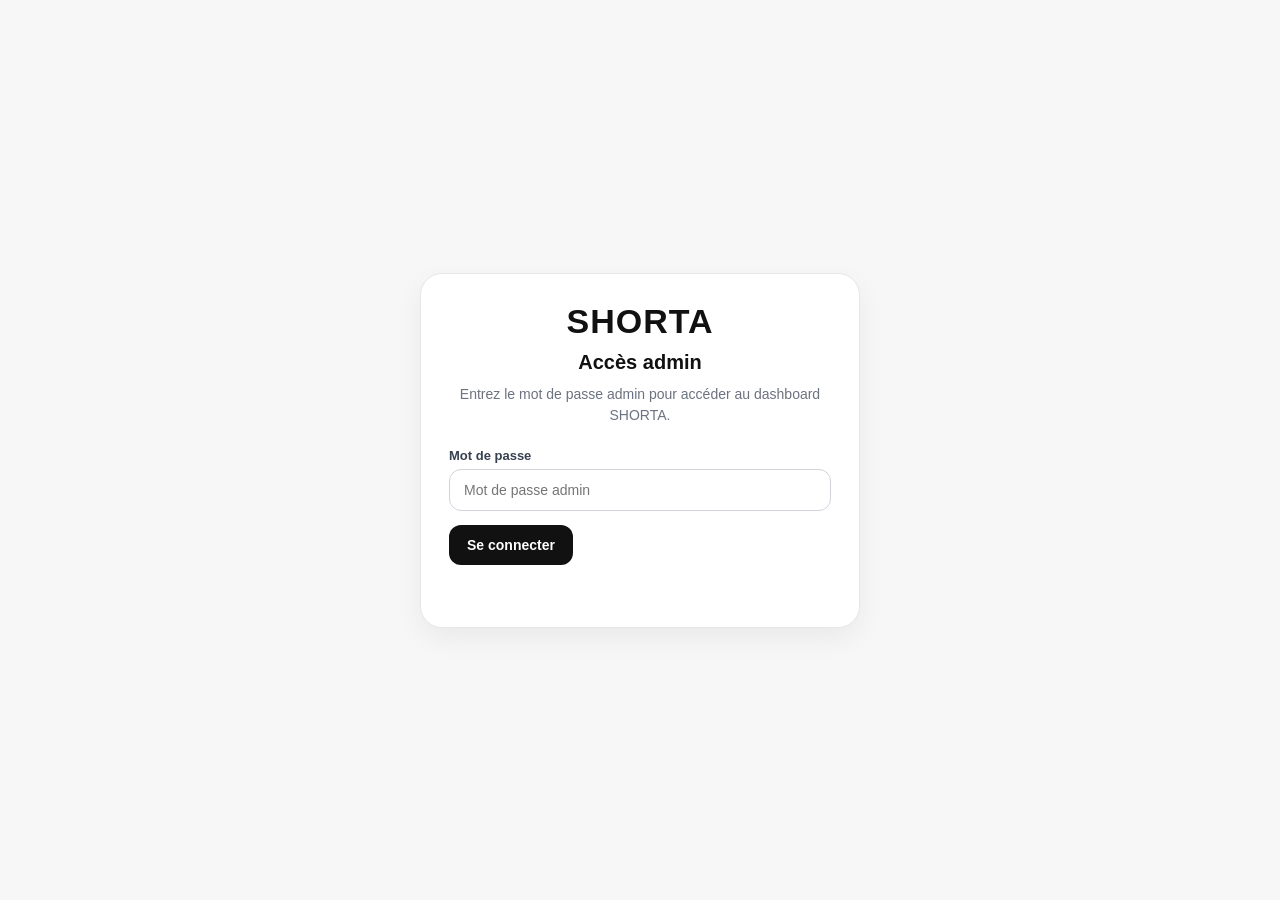
==== commit 924bd04b: "Update admin.html" ====
--- a/admin.html
+++ b/admin.html
@@ -15,6 +15,103 @@
       font-family: Arial, sans-serif;
       background: #f7f7f8;
       color: #111111;
+    }
+
+    .hidden {
+      display: none !important;
+    }
+
+    .login-screen {
+      min-height: 100vh;
+      display: flex;
+      align-items: center;
+      justify-content: center;
+      padding: 24px;
+    }
+
+    .login-card {
+      width: 100%;
+      max-width: 440px;
+      background: #ffffff;
+      border: 1px solid #e5e7eb;
+      border-radius: 22px;
+      padding: 28px;
+      box-shadow: 0 10px 28px rgba(0, 0, 0, 0.06);
+    }
+
+    .login-brand {
+      font-size: 34px;
+      font-weight: 800;
+      letter-spacing: 1px;
+      margin-bottom: 10px;
+      text-align: center;
+    }
+
+    .login-title {
+      font-size: 20px;
+      font-weight: 800;
+      margin: 0 0 10px 0;
+      text-align: center;
+    }
+
+    .login-subtitle {
+      font-size: 14px;
+      color: #6b7280;
+      margin: 0 0 22px 0;
+      text-align: center;
+      line-height: 1.5;
+    }
+
+    .field-label {
+      display: block;
+      font-size: 13px;
+      font-weight: 700;
+      margin-bottom: 6px;
+      color: #374151;
+    }
+
+    .text-input,
+    .select-input {
+      width: 100%;
+      border: 1px solid #d1d5db;
+      border-radius: 12px;
+      padding: 12px 14px;
+      font-size: 14px;
+      background: #ffffff;
+    }
+
+    .login-actions {
+      margin-top: 14px;
+      display: flex;
+      gap: 10px;
+      flex-wrap: wrap;
+    }
+
+    .btn {
+      border: none;
+      border-radius: 12px;
+      padding: 12px 18px;
+      font-size: 14px;
+      font-weight: 700;
+      cursor: pointer;
+    }
+
+    .btn-primary {
+      background: #111111;
+      color: #ffffff;
+    }
+
+    .btn-secondary {
+      background: #f3f4f6;
+      color: #111111;
+    }
+
+    .login-status {
+      min-height: 22px;
+      font-size: 14px;
+      margin-top: 12px;
+      color: #8a1f1f;
+      text-align: center;
     }
 
     .page {
@@ -104,48 +201,11 @@
       grid-column: 1 / -1;
     }
 
-    .field-label {
-      display: block;
-      font-size: 13px;
-      font-weight: 700;
-      margin-bottom: 6px;
-      color: #374151;
-    }
-
-    .text-input,
-    .select-input {
-      width: 100%;
-      border: 1px solid #d1d5db;
-      border-radius: 12px;
-      padding: 12px 14px;
-      font-size: 14px;
-      background: #ffffff;
-    }
-
     .form-actions {
       margin-top: 14px;
       display: flex;
       gap: 10px;
       flex-wrap: wrap;
-    }
-
-    .btn {
-      border: none;
-      border-radius: 12px;
-      padding: 12px 18px;
-      font-size: 14px;
-      font-weight: 700;
-      cursor: pointer;
-    }
-
-    .btn-primary {
-      background: #111111;
-      color: #ffffff;
-    }
-
-    .btn-secondary {
-      background: #f3f4f6;
-      color: #111111;
     }
 
     .create-status {
@@ -502,143 +562,165 @@
   </style>
 </head>
 <body>
-  <div class="page">
-    <div class="topbar">
-      <div class="brand">SHORTA Admin</div>
-
-      <div class="topbar-right">
-        <input
-          id="searchInput"
-          class="search-input"
-          type="text"
-          placeholder="Rechercher un salon, une ville, un code..."
-        />
-        <button id="refreshBtn" class="refresh-btn">Rafraîchir</button>
+  <div id="loginScreen" class="login-screen">
+    <div class="login-card">
+      <div class="login-brand">SHORTA</div>
+      <h1 class="login-title">Accès admin</h1>
+      <p class="login-subtitle">
+        Entrez le mot de passe admin pour accéder au dashboard SHORTA.
+      </p>
+
+      <label class="field-label" for="adminPasswordInput">Mot de passe</label>
+      <input id="adminPasswordInput" class="text-input" type="password" placeholder="Mot de passe admin" />
+
+      <div class="login-actions">
+        <button id="loginBtn" class="btn btn-primary">Se connecter</button>
       </div>
+
+      <div id="loginStatus" class="login-status"></div>
     </div>
-
-    <div class="grid-top">
-      <div class="panel">
-        <h2 class="panel-title">Créer un salon</h2>
-        <p class="panel-subtitle">
-          Remplis les informations principales. SHORTA génère automatiquement le code salon, le slug, le device TAB01, le lien borne et le QR code borne.
-        </p>
-
-        <div class="form-grid">
-          <div>
-            <label class="field-label" for="nameInput">Nom du salon</label>
-            <input id="nameInput" class="text-input" type="text" placeholder="Ex : Salon Le Raincy" />
+  </div>
+
+  <div id="adminApp" class="hidden">
+    <div class="page">
+      <div class="topbar">
+        <div class="brand">SHORTA Admin</div>
+
+        <div class="topbar-right">
+          <input
+            id="searchInput"
+            class="search-input"
+            type="text"
+            placeholder="Rechercher un salon, une ville, un code..."
+          />
+          <button id="refreshBtn" class="refresh-btn">Rafraîchir</button>
+          <button id="logoutBtn" class="btn btn-secondary">Déconnexion</button>
+        </div>
+      </div>
+
+      <div class="grid-top">
+        <div class="panel">
+          <h2 class="panel-title">Créer un salon</h2>
+          <p class="panel-subtitle">
+            Remplis les informations principales. SHORTA génère automatiquement le code salon, le slug, le device TAB01, le lien borne et le QR code borne.
+          </p>
+
+          <div class="form-grid">
+            <div>
+              <label class="field-label" for="nameInput">Nom du salon</label>
+              <input id="nameInput" class="text-input" type="text" placeholder="Ex : Salon Le Raincy" />
+            </div>
+
+            <div>
+              <label class="field-label" for="cityInput">Ville</label>
+              <input id="cityInput" class="text-input" type="text" placeholder="Ex : Le Raincy" />
+            </div>
+
+            <div>
+              <label class="field-label" for="addressInput">Adresse</label>
+              <input id="addressInput" class="text-input" type="text" placeholder="Ex : 12 avenue ..." />
+            </div>
+
+            <div>
+              <label class="field-label" for="phoneInput">Téléphone</label>
+              <input id="phoneInput" class="text-input" type="text" placeholder="Ex : 01 23 45 67 89" />
+            </div>
+
+            <div>
+              <label class="field-label" for="emailInput">Email</label>
+              <input id="emailInput" class="text-input" type="email" placeholder="Ex : contact@salon.fr" />
+            </div>
+
+            <div>
+              <label class="field-label" for="subscriptionInput">Statut abonnement</label>
+              <select id="subscriptionInput" class="select-input">
+                <option value="trial">trial</option>
+                <option value="active">active</option>
+                <option value="suspended">suspended</option>
+              </select>
+            </div>
+
+            <div class="field-full">
+              <label class="field-label" for="googleBusinessInput">Nom Google Business</label>
+              <input id="googleBusinessInput" class="text-input" type="text" placeholder="Ex : Franck Provost Le Raincy" />
+            </div>
+
+            <div class="field-full">
+              <label class="field-label" for="googleMapsInput">Lien Google Maps</label>
+              <input id="googleMapsInput" class="text-input" type="text" placeholder="Ex : https://maps.google.com/..." />
+            </div>
+
+            <div class="field-full">
+              <label class="field-label" for="googleReviewInput">Lien Google avis</label>
+              <input id="googleReviewInput" class="text-input" type="text" placeholder="Ex : https://g.page/r/.../review" />
+            </div>
+
+            <div class="field-full">
+              <label class="field-label" for="notesInput">Notes</label>
+              <input id="notesInput" class="text-input" type="text" placeholder="Ex : Salon pilote SHORTA" />
+            </div>
           </div>
 
-          <div>
-            <label class="field-label" for="cityInput">Ville</label>
-            <input id="cityInput" class="text-input" type="text" placeholder="Ex : Le Raincy" />
+          <div class="form-actions">
+            <button id="createSalonBtn" class="btn btn-primary">Créer le salon</button>
+            <button id="clearFormBtn" class="btn btn-secondary">Vider le formulaire</button>
           </div>
 
-          <div>
-            <label class="field-label" for="addressInput">Adresse</label>
-            <input id="addressInput" class="text-input" type="text" placeholder="Ex : 12 avenue ..." />
-          </div>
-
-          <div>
-            <label class="field-label" for="phoneInput">Téléphone</label>
-            <input id="phoneInput" class="text-input" type="text" placeholder="Ex : 01 23 45 67 89" />
-          </div>
-
-          <div>
-            <label class="field-label" for="emailInput">Email</label>
-            <input id="emailInput" class="text-input" type="email" placeholder="Ex : contact@salon.fr" />
-          </div>
-
-          <div>
-            <label class="field-label" for="subscriptionInput">Statut abonnement</label>
-            <select id="subscriptionInput" class="select-input">
-              <option value="trial">trial</option>
-              <option value="active">active</option>
-              <option value="suspended">suspended</option>
-            </select>
-          </div>
-
-          <div class="field-full">
-            <label class="field-label" for="googleBusinessInput">Nom Google Business</label>
-            <input id="googleBusinessInput" class="text-input" type="text" placeholder="Ex : Franck Provost Le Raincy" />
-          </div>
-
-          <div class="field-full">
-            <label class="field-label" for="googleMapsInput">Lien Google Maps</label>
-            <input id="googleMapsInput" class="text-input" type="text" placeholder="Ex : https://maps.google.com/..." />
-          </div>
-
-          <div class="field-full">
-            <label class="field-label" for="googleReviewInput">Lien Google avis</label>
-            <input id="googleReviewInput" class="text-input" type="text" placeholder="Ex : https://g.page/r/.../review" />
-          </div>
-
-          <div class="field-full">
-            <label class="field-label" for="notesInput">Notes</label>
-            <input id="notesInput" class="text-input" type="text" placeholder="Ex : Salon pilote SHORTA" />
+          <div id="createStatus" class="create-status"></div>
+
+          <div id="createResult" class="create-result">
+            <div class="result-title">Salon créé avec succès</div>
+            <div id="createResultLines"></div>
+            <div class="result-link-row">
+              <input id="createResultLink" class="result-link-input" readonly />
+              <button id="copyCreatedLinkBtn" class="btn btn-secondary">Copier le lien borne</button>
+            </div>
+            <div class="result-qr-wrap">
+              <div class="result-qr-box">
+                <img id="createResultQr" alt="QR code borne" />
+              </div>
+            </div>
           </div>
         </div>
 
-        <div class="form-actions">
-          <button id="createSalonBtn" class="btn btn-primary">Créer le salon</button>
-          <button id="clearFormBtn" class="btn btn-secondary">Vider le formulaire</button>
-        </div>
-
-        <div id="createStatus" class="create-status"></div>
-
-        <div id="createResult" class="create-result">
-          <div class="result-title">Salon créé avec succès</div>
-          <div id="createResultLines"></div>
-          <div class="result-link-row">
-            <input id="createResultLink" class="result-link-input" readonly />
-            <button id="copyCreatedLinkBtn" class="btn btn-secondary">Copier le lien borne</button>
-          </div>
-          <div class="result-qr-wrap">
-            <div class="result-qr-box">
-              <img id="createResultQr" alt="QR code borne" />
+        <div class="panel">
+          <h2 class="panel-title">Vue rapide</h2>
+          <p class="panel-subtitle">
+            Cette version admin permet déjà de gérer plusieurs salons, de créer un nouveau client, de récupérer son lien borne et de contrôler l’activité.
+          </p>
+
+          <div class="kpis" style="margin-bottom:0;">
+            <div class="kpi-card">
+              <div class="kpi-label">Salons</div>
+              <div id="kpiSalons" class="kpi-value">0</div>
+            </div>
+
+            <div class="kpi-card">
+              <div class="kpi-label">Salons actifs</div>
+              <div id="kpiActiveSalons" class="kpi-value">0</div>
+            </div>
+
+            <div class="kpi-card">
+              <div class="kpi-label">Devices</div>
+              <div id="kpiDevices" class="kpi-value">0</div>
+            </div>
+
+            <div class="kpi-card">
+              <div class="kpi-label">Events</div>
+              <div id="kpiEvents" class="kpi-value">0</div>
             </div>
           </div>
         </div>
       </div>
 
       <div class="panel">
-        <h2 class="panel-title">Vue rapide</h2>
-        <p class="panel-subtitle">
-          Cette version admin permet déjà de gérer plusieurs salons, de créer un nouveau client, de récupérer son lien borne et de contrôler l’activité.
-        </p>
-
-        <div class="kpis" style="margin-bottom:0;">
-          <div class="kpi-card">
-            <div class="kpi-label">Salons</div>
-            <div id="kpiSalons" class="kpi-value">0</div>
-          </div>
-
-          <div class="kpi-card">
-            <div class="kpi-label">Salons actifs</div>
-            <div id="kpiActiveSalons" class="kpi-value">0</div>
-          </div>
-
-          <div class="kpi-card">
-            <div class="kpi-label">Devices</div>
-            <div id="kpiDevices" class="kpi-value">0</div>
-          </div>
-
-          <div class="kpi-card">
-            <div class="kpi-label">Events</div>
-            <div id="kpiEvents" class="kpi-value">0</div>
-          </div>
-        </div>
+        <h1 class="panel-title">Liste des salons</h1>
+
+        <div id="status" class="status-bar"></div>
+        <div id="errorBox" class="error-box"></div>
+
+        <div id="salonsList" class="salons-list"></div>
       </div>
-    </div>
-
-    <div class="panel">
-      <h1 class="panel-title">Liste des salons</h1>
-
-      <div id="status" class="status-bar"></div>
-      <div id="errorBox" class="error-box"></div>
-
-      <div id="salonsList" class="salons-list"></div>
     </div>
   </div>
 
@@ -649,7 +731,17 @@
     const SUPABASE_ANON_KEY = 'sb_publishable_IXKLxFLH3kUhLiabQVsVKg_oXNC4jLu'
     const APP_BASE_URL = 'https://shorta-339p.vercel.app'
 
+    const ADMIN_PASSWORD = 'SHORTA2026!'
+    const ADMIN_SESSION_KEY = 'shorta_admin_unlocked'
+
     const supabase = createClient(SUPABASE_URL, SUPABASE_ANON_KEY)
+
+    const loginScreenEl = document.getElementById('loginScreen')
+    const adminAppEl = document.getElementById('adminApp')
+    const adminPasswordInputEl = document.getElementById('adminPasswordInput')
+    const loginBtnEl = document.getElementById('loginBtn')
+    const loginStatusEl = document.getElementById('loginStatus')
+    const logoutBtnEl = document.getElementById('logoutBtn')
 
     const statusEl = document.getElementById('status')
     const errorBoxEl = document.getElementById('errorBox')
@@ -1186,6 +1278,48 @@
       }
     }
 
+    function isAdminUnlocked() {
+      return sessionStorage.getItem(ADMIN_SESSION_KEY) === 'true'
+    }
+
+    function unlockAdmin() {
+      sessionStorage.setItem(ADMIN_SESSION_KEY, 'true')
+      loginScreenEl.classList.add('hidden')
+      adminAppEl.classList.remove('hidden')
+      loadDashboard()
+    }
+
+    function lockAdmin() {
+      sessionStorage.removeItem(ADMIN_SESSION_KEY)
+      adminAppEl.classList.add('hidden')
+      loginScreenEl.classList.remove('hidden')
+      adminPasswordInputEl.value = ''
+      loginStatusEl.textContent = ''
+    }
+
+    function tryLogin() {
+      const value = adminPasswordInputEl.value
+
+      if (value === ADMIN_PASSWORD) {
+        loginStatusEl.textContent = ''
+        unlockAdmin()
+        return
+      }
+
+      loginStatusEl.textContent = 'Mot de passe incorrect.'
+    }
+
+    function bootSecurity() {
+      if (isAdminUnlocked()) {
+        loginScreenEl.classList.add('hidden')
+        adminAppEl.classList.remove('hidden')
+        loadDashboard()
+      } else {
+        adminAppEl.classList.add('hidden')
+        loginScreenEl.classList.remove('hidden')
+      }
+    }
+
     searchInputEl.addEventListener('input', renderSalons)
     refreshBtnEl.addEventListener('click', loadDashboard)
     createSalonBtnEl.addEventListener('click', createSalon)
@@ -1206,7 +1340,15 @@
       }
     })
 
-    loadDashboard()
+    loginBtnEl.addEventListener('click', tryLogin)
+    adminPasswordInputEl.addEventListener('keydown', (event) => {
+      if (event.key === 'Enter') {
+        tryLogin()
+      }
+    })
+    logoutBtnEl.addEventListener('click', lockAdmin)
+
+    bootSecurity()
   </script>
 </body>
 </html>
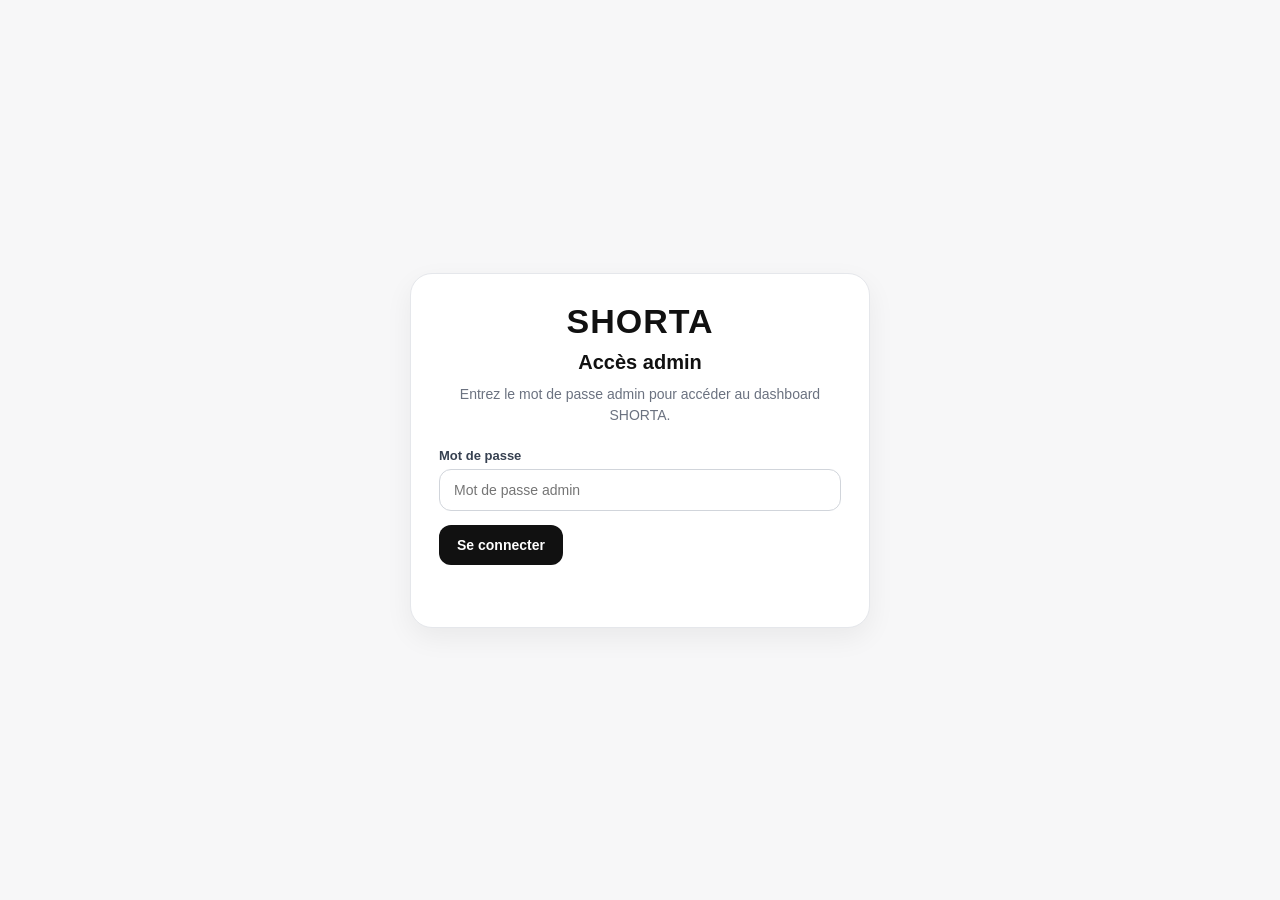
==== commit 0dc2ae56: "Update admin.html" ====
--- a/admin.html
+++ b/admin.html
@@ -3,7 +3,7 @@
 <head>
   <meta charset="UTF-8" />
   <meta name="viewport" content="width=device-width, initial-scale=1.0" />
-  <title>SHORTA Admin</title>
+  <title>SHORTA Admin V2</title>
 
   <style>
     * {
@@ -31,7 +31,7 @@
 
     .login-card {
       width: 100%;
-      max-width: 440px;
+      max-width: 460px;
       background: #ffffff;
       border: 1px solid #e5e7eb;
       border-radius: 22px;
@@ -71,7 +71,8 @@
     }
 
     .text-input,
-    .select-input {
+    .select-input,
+    .number-input {
       width: 100%;
       border: 1px solid #d1d5db;
       border-radius: 12px;
@@ -104,6 +105,11 @@
     .btn-secondary {
       background: #f3f4f6;
       color: #111111;
+    }
+
+    .btn-dashboard {
+      background: #22c55e;
+      color: #ffffff;
     }
 
     .login-status {
@@ -165,7 +171,7 @@
 
     .grid-top {
       display: grid;
-      grid-template-columns: 1.1fr 0.9fr;
+      grid-template-columns: 1.15fr 0.85fr;
       gap: 20px;
       margin-bottom: 24px;
     }
@@ -399,7 +405,7 @@
       grid-template-columns: repeat(4, minmax(120px, 1fr));
       gap: 12px;
       width: 100%;
-      max-width: 520px;
+      max-width: 560px;
     }
 
     .mini-stat {
@@ -584,7 +590,7 @@
   <div id="adminApp" class="hidden">
     <div class="page">
       <div class="topbar">
-        <div class="brand">SHORTA Admin</div>
+        <div class="brand">SHORTA Admin V2</div>
 
         <div class="topbar-right">
           <input
@@ -600,20 +606,30 @@
 
       <div class="grid-top">
         <div class="panel">
-          <h2 class="panel-title">Créer un salon</h2>
+          <h2 class="panel-title">Créer un client salon</h2>
           <p class="panel-subtitle">
-            Remplis les informations principales. SHORTA génère automatiquement le code salon, le slug, le device TAB01, le lien borne et le QR code borne.
+            Remplis la fiche client. SHORTA génère automatiquement le code salon, le slug, les devices selon le nombre de tablettes, le lien borne et le QR code.
           </p>
 
           <div class="form-grid">
             <div>
-              <label class="field-label" for="nameInput">Nom du salon</label>
-              <input id="nameInput" class="text-input" type="text" placeholder="Ex : Salon Le Raincy" />
+              <label class="field-label" for="companyNameInput">Raison sociale</label>
+              <input id="companyNameInput" class="text-input" type="text" placeholder="Ex : MYK Beauté SAS" />
+            </div>
+
+            <div>
+              <label class="field-label" for="commercialNameInput">Nom commercial du salon</label>
+              <input id="commercialNameInput" class="text-input" type="text" placeholder="Ex : Franck Provost Chelles" />
             </div>
 
             <div>
               <label class="field-label" for="cityInput">Ville</label>
-              <input id="cityInput" class="text-input" type="text" placeholder="Ex : Le Raincy" />
+              <input id="cityInput" class="text-input" type="text" placeholder="Ex : Chelles" />
+            </div>
+
+            <div>
+              <label class="field-label" for="tabletCountInput">Nombre de tablettes</label>
+              <input id="tabletCountInput" class="number-input" type="number" min="1" max="20" value="1" />
             </div>
 
             <div>
@@ -640,9 +656,19 @@
               </select>
             </div>
 
-            <div class="field-full">
+            <div>
+              <label class="field-label" for="planInput">Plan abonnement</label>
+              <select id="planInput" class="select-input">
+                <option value="starter">starter</option>
+                <option value="standard" selected>standard</option>
+                <option value="premium">premium</option>
+                <option value="sur-mesure">sur-mesure</option>
+              </select>
+            </div>
+
+            <div>
               <label class="field-label" for="googleBusinessInput">Nom Google Business</label>
-              <input id="googleBusinessInput" class="text-input" type="text" placeholder="Ex : Franck Provost Le Raincy" />
+              <input id="googleBusinessInput" class="text-input" type="text" placeholder="Ex : Franck Provost Chelles" />
             </div>
 
             <div class="field-full">
@@ -657,19 +683,19 @@
 
             <div class="field-full">
               <label class="field-label" for="notesInput">Notes</label>
-              <input id="notesInput" class="text-input" type="text" placeholder="Ex : Salon pilote SHORTA" />
+              <input id="notesInput" class="text-input" type="text" placeholder="Ex : client pilote / consignes particulières" />
             </div>
           </div>
 
           <div class="form-actions">
-            <button id="createSalonBtn" class="btn btn-primary">Créer le salon</button>
+            <button id="createSalonBtn" class="btn btn-primary">Créer le client salon</button>
             <button id="clearFormBtn" class="btn btn-secondary">Vider le formulaire</button>
           </div>
 
           <div id="createStatus" class="create-status"></div>
 
           <div id="createResult" class="create-result">
-            <div class="result-title">Salon créé avec succès</div>
+            <div class="result-title">Client salon créé avec succès</div>
             <div id="createResultLines"></div>
             <div class="result-link-row">
               <input id="createResultLink" class="result-link-input" readonly />
@@ -686,7 +712,7 @@
         <div class="panel">
           <h2 class="panel-title">Vue rapide</h2>
           <p class="panel-subtitle">
-            Cette version admin permet déjà de gérer plusieurs salons, de créer un nouveau client, de récupérer son lien borne et de contrôler l’activité.
+            Cette version permet de piloter un parc multi-clients, avec création de plusieurs tablettes par salon, gestion du plan et ouverture directe du dashboard client.
           </p>
 
           <div class="kpis" style="margin-bottom:0;">
@@ -714,7 +740,7 @@
       </div>
 
       <div class="panel">
-        <h1 class="panel-title">Liste des salons</h1>
+        <h1 class="panel-title">Liste des clients salons</h1>
 
         <div id="status" class="status-bar"></div>
         <div id="errorBox" class="error-box"></div>
@@ -754,12 +780,15 @@
     const kpiDevicesEl = document.getElementById('kpiDevices')
     const kpiEventsEl = document.getElementById('kpiEvents')
 
-    const nameInputEl = document.getElementById('nameInput')
+    const companyNameInputEl = document.getElementById('companyNameInput')
+    const commercialNameInputEl = document.getElementById('commercialNameInput')
     const cityInputEl = document.getElementById('cityInput')
+    const tabletCountInputEl = document.getElementById('tabletCountInput')
     const addressInputEl = document.getElementById('addressInput')
     const phoneInputEl = document.getElementById('phoneInput')
     const emailInputEl = document.getElementById('emailInput')
     const subscriptionInputEl = document.getElementById('subscriptionInput')
+    const planInputEl = document.getElementById('planInput')
     const googleBusinessInputEl = document.getElementById('googleBusinessInput')
     const googleMapsInputEl = document.getElementById('googleMapsInput')
     const googleReviewInputEl = document.getElementById('googleReviewInput')
@@ -801,36 +830,14 @@
       createResultQrEl.src = ''
     }
 
-    function showCreateResult({ salonCode, slug, kioskUrl, salonName, city }) {
-      createResultEl.style.display = 'block'
-      createResultLinesEl.innerHTML = `
-        <div class="result-line"><strong>Salon :</strong> ${safeText(salonName)}</div>
-        <div class="result-line"><strong>Ville :</strong> ${safeText(city)}</div>
-        <div class="result-line"><strong>Code salon :</strong> ${safeText(salonCode)}</div>
-        <div class="result-line"><strong>Slug :</strong> ${safeText(slug)}</div>
-      `
-      createResultLinkEl.value = kioskUrl
-      createResultQrEl.src = buildQrImageUrl(kioskUrl)
-    }
-
-    function getSubscriptionBadgeClass(value) {
-      const normalized = String(value || '').toLowerCase()
-
-      if (normalized === 'trial') return 'badge badge-trial'
-      if (normalized === 'active') return 'badge badge-active'
-      if (normalized === 'suspended') return 'badge badge-suspended'
-
-      return 'badge badge-default'
+    function safeText(value) {
+      if (value === null || value === undefined || value === '') return '—'
+      return String(value)
     }
 
     function formatDate(value) {
       if (!value) return '—'
       return new Date(value).toLocaleString('fr-FR')
-    }
-
-    function safeText(value) {
-      if (value === null || value === undefined || value === '') return '—'
-      return String(value)
     }
 
     function slugify(value) {
@@ -860,6 +867,50 @@
       return 'https://api.qrserver.com/v1/create-qr-code/?size=420x420&data=' + encodeURIComponent(targetUrl)
     }
 
+    function getSubscriptionBadgeClass(value) {
+      const normalized = String(value || '').toLowerCase()
+
+      if (normalized === 'trial') return 'badge badge-trial'
+      if (normalized === 'active') return 'badge badge-active'
+      if (normalized === 'suspended') return 'badge badge-suspended'
+
+      return 'badge badge-default'
+    }
+
+    function buildStructuredNotes({ companyName, plan, notes }) {
+      const parts = []
+
+      if (companyName) parts.push('SOCIETE=' + companyName)
+      if (plan) parts.push('PLAN=' + plan)
+      if (notes) parts.push('NOTES=' + notes)
+
+      return parts.join(' | ')
+    }
+
+    function extractStructuredValue(notes, key) {
+      const text = String(notes || '')
+      const regex = new RegExp(key + '=([^|]+)')
+      const match = text.match(regex)
+      return match ? match[1].trim() : ''
+    }
+
+    function extractCompanyName(notes) {
+      return extractStructuredValue(notes, 'SOCIETE')
+    }
+
+    function extractPlan(notes) {
+      return extractStructuredValue(notes, 'PLAN')
+    }
+
+    function extractFreeNotes(notes) {
+      return extractStructuredValue(notes, 'NOTES')
+    }
+
+    function openDashboard(salonCode) {
+      const url = APP_BASE_URL + '/salon-dashboard.html?salon=' + encodeURIComponent(salonCode)
+      window.open(url, '_blank')
+    }
+
     function updateKpis(salons) {
       const salonsCount = salons.length
       const activeSalonsCount = salons.filter(s => s.is_active).length
@@ -878,8 +929,13 @@
       if (!q) return allSalons
 
       return allSalons.filter((salon) => {
+        const companyName = extractCompanyName(salon.notes)
+        const plan = extractPlan(salon.notes)
+
         const haystack = [
           salon.name,
+          companyName,
+          plan,
           salon.city,
           salon.salon_code,
           salon.slug,
@@ -896,6 +952,21 @@
       })
     }
 
+    function showCreateResult({ salonCode, slug, kioskUrl, commercialName, companyName, city, tabletCount, plan }) {
+      createResultEl.style.display = 'block'
+      createResultLinesEl.innerHTML = `
+        <div class="result-line"><strong>Nom commercial :</strong> ${safeText(commercialName)}</div>
+        <div class="result-line"><strong>Raison sociale :</strong> ${safeText(companyName)}</div>
+        <div class="result-line"><strong>Ville :</strong> ${safeText(city)}</div>
+        <div class="result-line"><strong>Code salon :</strong> ${safeText(salonCode)}</div>
+        <div class="result-line"><strong>Slug :</strong> ${safeText(slug)}</div>
+        <div class="result-line"><strong>Plan :</strong> ${safeText(plan)}</div>
+        <div class="result-line"><strong>Tablettes :</strong> ${safeText(tabletCount)}</div>
+      `
+      createResultLinkEl.value = kioskUrl
+      createResultQrEl.src = buildQrImageUrl(kioskUrl)
+    }
+
     function renderSalons() {
       const salons = getFilteredSalons()
       updateKpis(salons)
@@ -906,17 +977,22 @@
       }
 
       salonsListEl.innerHTML = salons.map((salon) => {
+        const companyName = extractCompanyName(salon.notes)
+        const plan = extractPlan(salon.notes)
+
         return `
           <div class="salon-card" id="salon-card-${salon.salon_id}">
             <div class="salon-top">
               <div class="salon-main">
                 <div class="salon-name">${safeText(salon.name)}</div>
                 <div class="salon-meta">
+                  <strong>Société :</strong> ${safeText(companyName)}<br />
                   <strong>Code salon :</strong> ${safeText(salon.salon_code)}<br />
                   <strong>Slug :</strong> ${safeText(salon.slug)}<br />
                   <strong>Ville :</strong> ${safeText(salon.city)}<br />
                   <strong>Email :</strong> ${safeText(salon.email)}<br />
-                  <strong>Téléphone :</strong> ${safeText(salon.phone)}
+                  <strong>Téléphone :</strong> ${safeText(salon.phone)}<br />
+                  <strong>Plan :</strong> ${safeText(plan)}
                 </div>
 
                 <div class="badges">
@@ -954,6 +1030,9 @@
             </div>
 
             <div class="salon-actions">
+              <button class="action-btn btn-dashboard" data-open-dashboard="${safeText(salon.salon_code)}">
+                Voir dashboard
+              </button>
               <button class="action-btn btn-primary" data-action="toggle-details" data-salon-id="${salon.salon_id}">
                 Voir détails
               </button>
@@ -962,9 +1041,11 @@
             <div class="details" id="details-${salon.salon_id}">
               <div class="details-grid">
                 <div class="detail-box">
-                  <div class="detail-title">Informations salon</div>
-
-                  <div class="detail-line"><strong>Nom :</strong> ${safeText(salon.name)}</div>
+                  <div class="detail-title">Informations client salon</div>
+
+                  <div class="detail-line"><strong>Nom commercial :</strong> ${safeText(salon.name)}</div>
+                  <div class="detail-line"><strong>Raison sociale :</strong> ${safeText(companyName)}</div>
+                  <div class="detail-line"><strong>Plan :</strong> ${safeText(plan)}</div>
                   <div class="detail-line"><strong>Ville :</strong> ${safeText(salon.city)}</div>
                   <div class="detail-line"><strong>Adresse :</strong> ${safeText(salon.address)}</div>
                   <div class="detail-line"><strong>Email :</strong> ${safeText(salon.email)}</div>
@@ -974,7 +1055,7 @@
                   <div class="detail-line"><strong>Lien Google avis :</strong> ${safeText(salon.google_review_url)}</div>
                   <div class="detail-line"><strong>Dernier snapshot avis :</strong> ${formatDate(salon.latest_review_captured_at)}</div>
                   <div class="detail-line"><strong>Créé le :</strong> ${formatDate(salon.created_at)}</div>
-                  <div class="detail-line"><strong>Notes :</strong> ${safeText(salon.notes)}</div>
+                  <div class="detail-line"><strong>Notes libres :</strong> ${safeText(extractFreeNotes(salon.notes))}</div>
 
                   <div class="link-box" id="kiosk-link-box-${salon.salon_id}">
                     <input class="link-input" readonly value="Chargement du lien borne..." />
@@ -1018,7 +1099,6 @@
         }
 
         allSalons = data || []
-
         renderSalons()
         setStatus(allSalons.length + ' salon(s) chargé(s).')
       } catch (error) {
@@ -1042,7 +1122,7 @@
           .from('devices')
           .select('id, device_code, label, is_active, created_at')
           .eq('salon_id', salonId)
-          .order('created_at', { ascending: false })
+          .order('created_at', { ascending: true })
 
         if (devicesError) {
           throw new Error(devicesError.message)
@@ -1098,7 +1178,7 @@
           eventsContainer.innerHTML = events.map((event) => {
             return `
               <div class="event-item">
-                <strong>${safeText(event.event_type)}</strong> — ${safeText(event.event_value)}<br />
+                <strong>${safeText(event.event_type)}</strong> — ${safeText(event.event_value)}</br>
                 Device : ${safeText(deviceMap[event.device_id] || '—')}<br />
                 Date : ${formatDate(event.created_at)}
               </div>
@@ -1159,15 +1239,28 @@
           await loadSalonDetails(salon.salon_id, salon.salon_code)
         }
       })
+
+      const dashboardButtons = document.querySelectorAll('[data-open-dashboard]')
+
+      dashboardButtons.forEach((button) => {
+        button.onclick = () => {
+          const salonCode = button.getAttribute('data-open-dashboard')
+          if (!salonCode) return
+          openDashboard(salonCode)
+        }
+      })
     }
 
     function clearCreateForm() {
-      nameInputEl.value = ''
+      companyNameInputEl.value = ''
+      commercialNameInputEl.value = ''
       cityInputEl.value = ''
+      tabletCountInputEl.value = '1'
       addressInputEl.value = ''
       phoneInputEl.value = ''
       emailInputEl.value = ''
       subscriptionInputEl.value = 'trial'
+      planInputEl.value = 'standard'
       googleBusinessInputEl.value = ''
       googleMapsInputEl.value = ''
       googleReviewInputEl.value = ''
@@ -1176,28 +1269,47 @@
       hideCreateResult()
     }
 
+    function buildDeviceRows(salonId, tabletCount) {
+      const total = Math.max(1, Number(tabletCount || 1))
+
+      return Array.from({ length: total }).map((_, index) => {
+        const number = index + 1
+        const deviceCode = 'TAB' + String(number).padStart(2, '0')
+
+        return {
+          salon_id: salonId,
+          device_code: deviceCode,
+          label: 'Tablette Accueil ' + number,
+          is_active: true
+        }
+      })
+    }
+
     async function createSalon() {
       try {
         hideCreateResult()
         setCreateStatus('Création en cours...')
 
-        const name = nameInputEl.value.trim()
+        const companyName = companyNameInputEl.value.trim()
+        const commercialName = commercialNameInputEl.value.trim()
         const city = cityInputEl.value.trim()
+        const tabletCount = Math.max(1, Number(tabletCountInputEl.value || 1))
         const address = addressInputEl.value.trim()
         const phone = phoneInputEl.value.trim()
         const email = emailInputEl.value.trim()
         const subscriptionStatus = subscriptionInputEl.value
+        const plan = planInputEl.value
         const googleBusinessName = googleBusinessInputEl.value.trim()
         const googleMapsUrl = googleMapsInputEl.value.trim()
         const googleReviewUrl = googleReviewInputEl.value.trim()
         const notes = notesInputEl.value.trim()
 
-        if (!name || !city || !googleReviewUrl) {
-          throw new Error('Nom du salon, ville et lien Google avis sont obligatoires.')
+        if (!companyName || !commercialName || !city || !googleReviewUrl) {
+          throw new Error('Raison sociale, nom commercial, ville et lien Google avis sont obligatoires.')
         }
 
-        let salonCode = makeSalonCode(name, city)
-        let slug = slugify(name + '-' + city)
+        let salonCode = makeSalonCode(commercialName, city)
+        let slug = slugify(commercialName + '-' + city)
 
         const { data: existingCode } = await supabase
           .from('salons')
@@ -1216,6 +1328,12 @@
         if (existingSlug && existingSlug.length > 0) {
           slug = slug + '-' + Math.floor(Math.random() * 90 + 10)
         }
+
+        const structuredNotes = buildStructuredNotes({
+          companyName,
+          plan,
+          notes
+        })
 
         const { data: createdSalon, error: salonError } = await supabase
           .from('salons')
@@ -1223,7 +1341,7 @@
             {
               salon_code: salonCode,
               slug: slug,
-              name: name,
+              name: commercialName,
               city: city,
               address: address || null,
               phone: phone || null,
@@ -1235,7 +1353,7 @@
               google_review_count_updated_at: null,
               subscription_status: subscriptionStatus,
               is_active: true,
-              notes: notes || null
+              notes: structuredNotes || null
             }
           ])
           .select()
@@ -1245,16 +1363,11 @@
           throw new Error(salonError.message)
         }
 
+        const deviceRows = buildDeviceRows(createdSalon.id, tabletCount)
+
         const { error: deviceError } = await supabase
           .from('devices')
-          .insert([
-            {
-              salon_id: createdSalon.id,
-              device_code: 'TAB01',
-              label: 'Tablette Accueil 1',
-              is_active: true
-            }
-          ])
+          .insert(deviceRows)
 
         if (deviceError) {
           throw new Error(deviceError.message)
@@ -1266,11 +1379,14 @@
           salonCode,
           slug,
           kioskUrl,
-          salonName: name,
-          city
+          commercialName,
+          companyName,
+          city,
+          tabletCount,
+          plan
         })
 
-        setCreateStatus('Salon créé avec succès.')
+        setCreateStatus('Client salon créé avec succès.')
         await loadDashboard()
       } catch (error) {
         setCreateStatus('Erreur')
